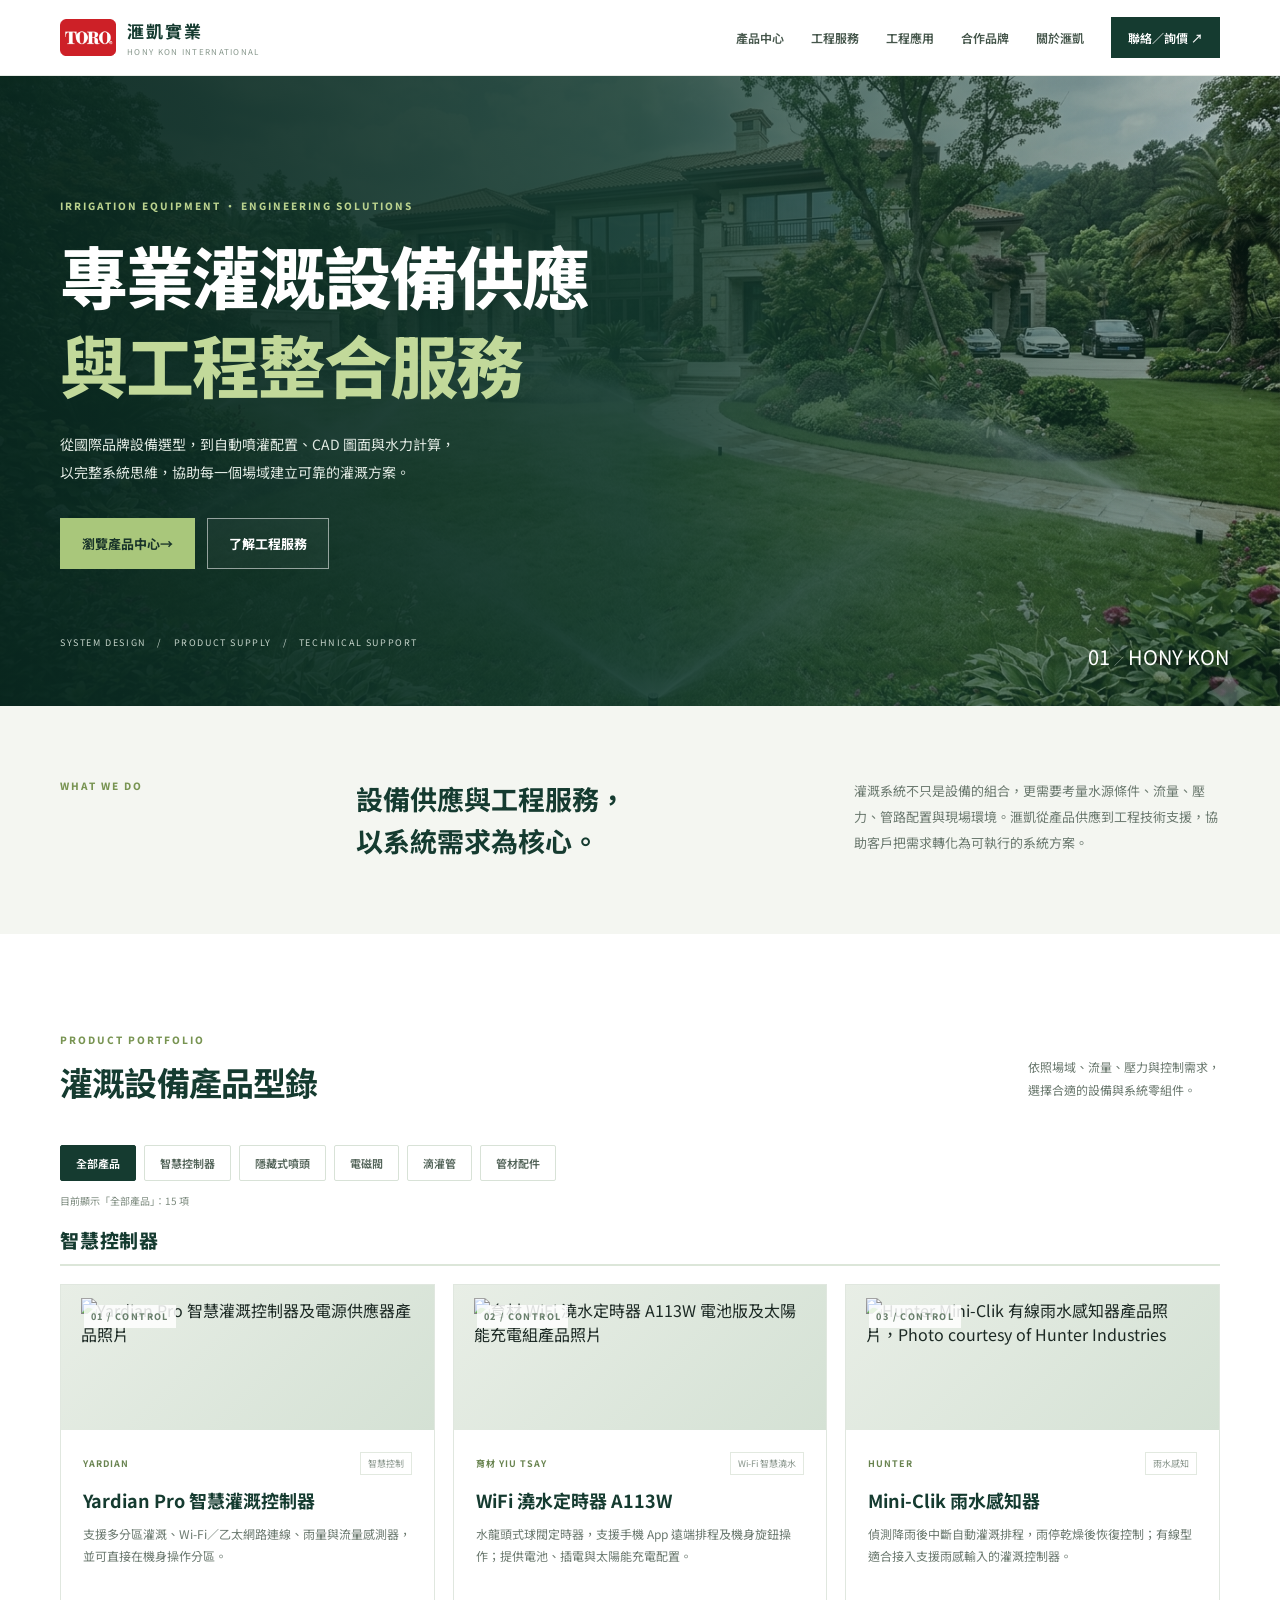
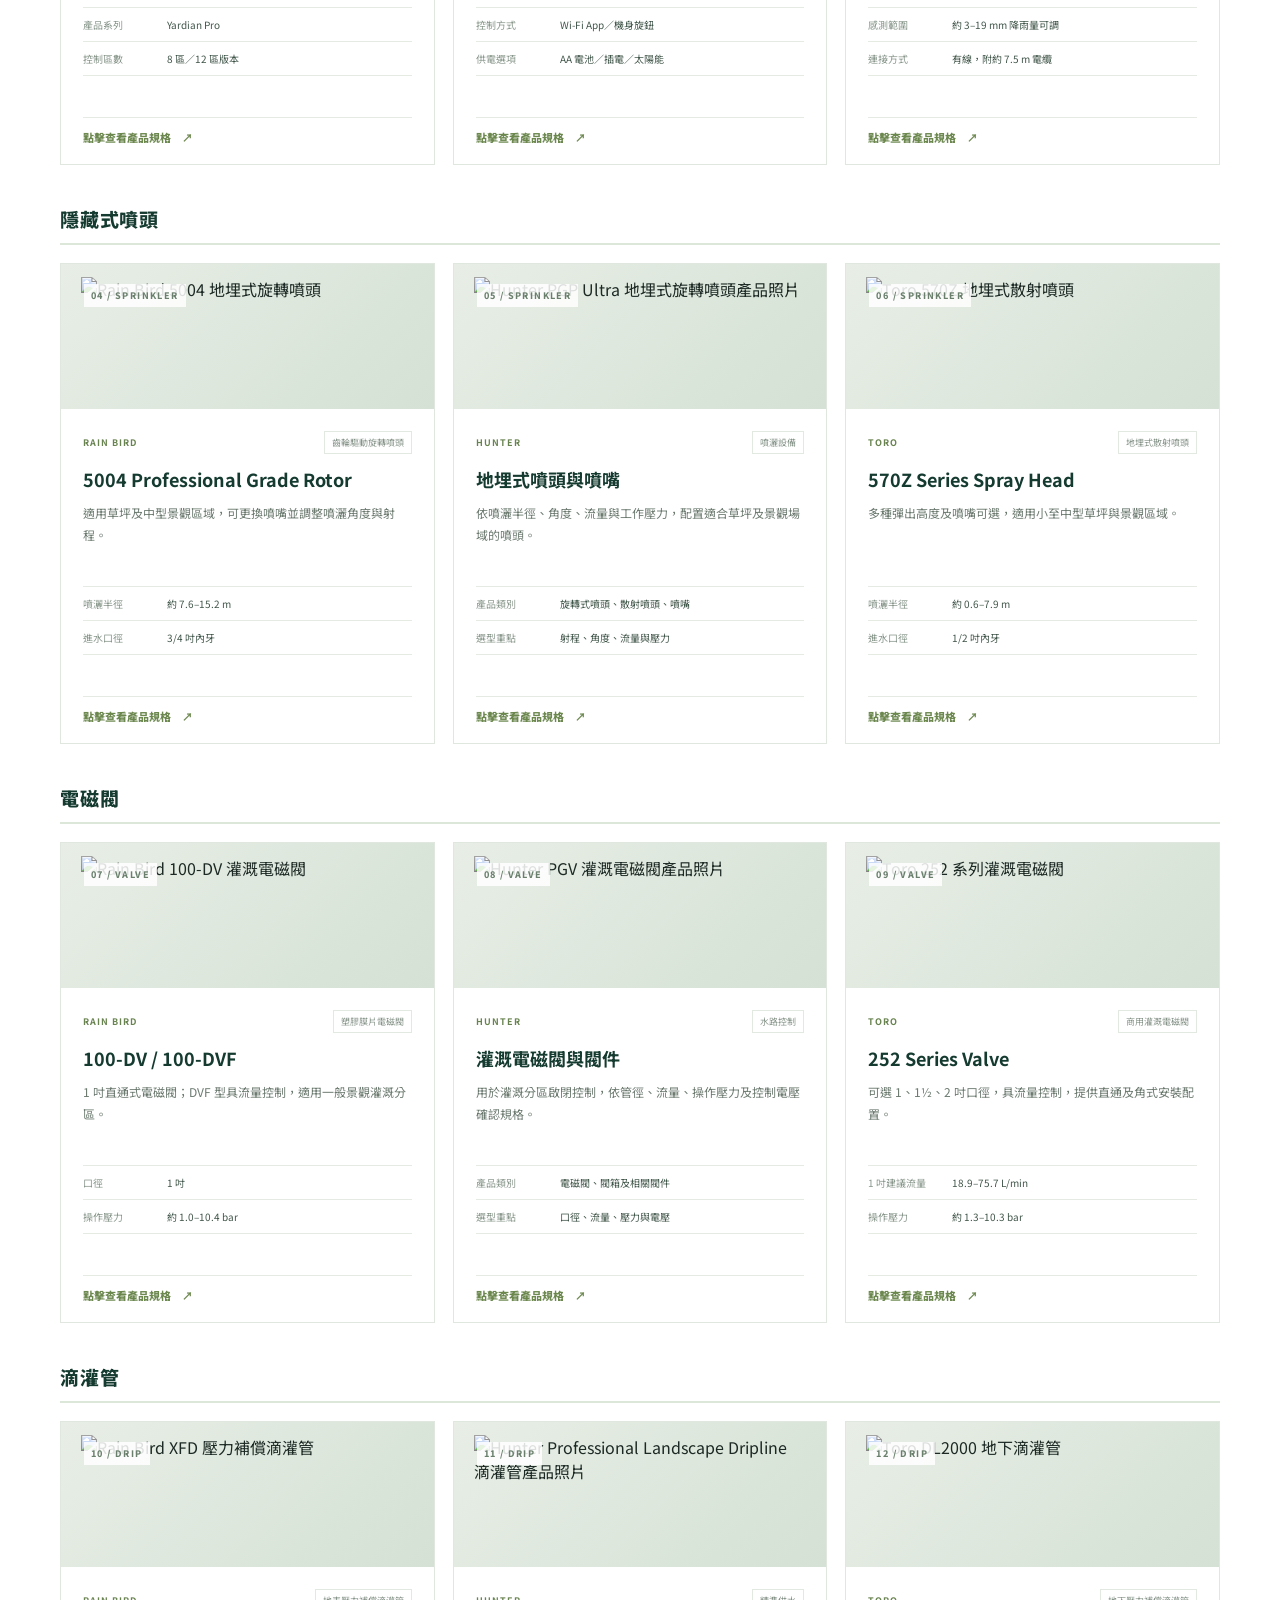
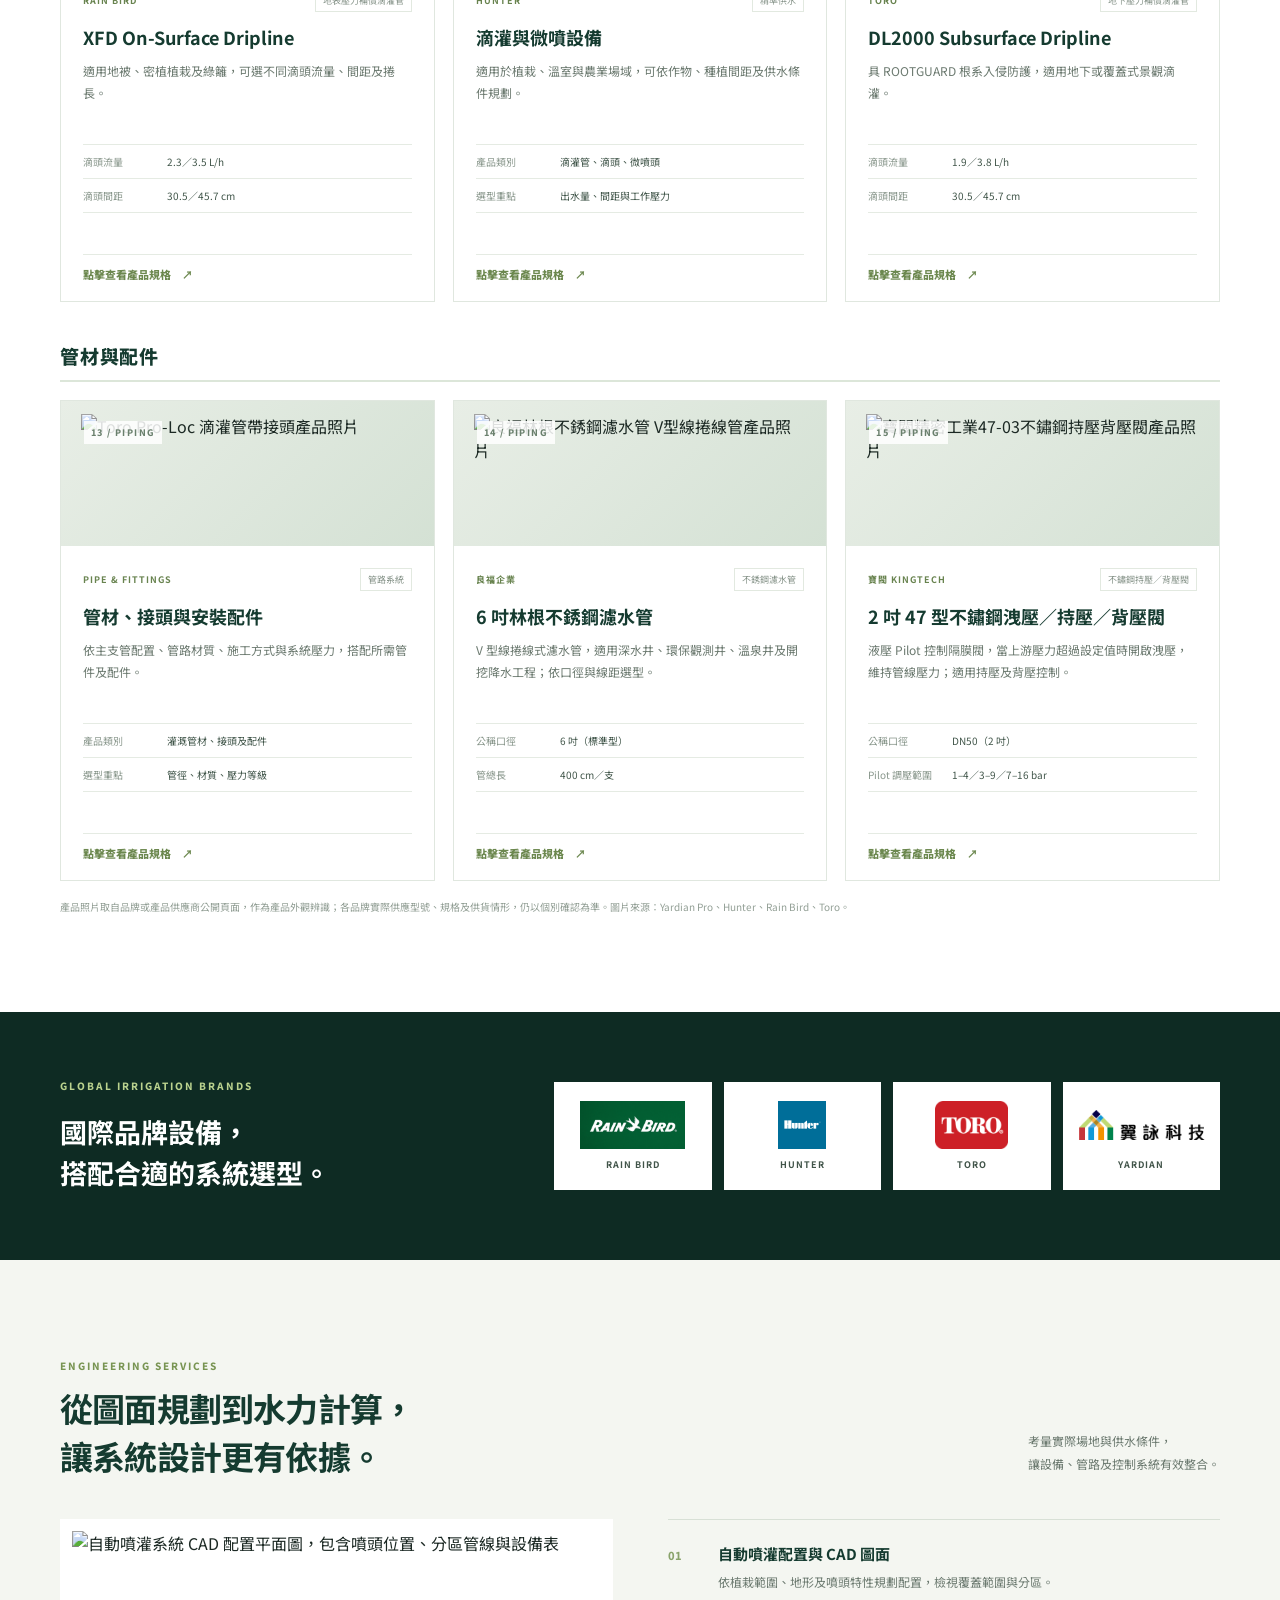
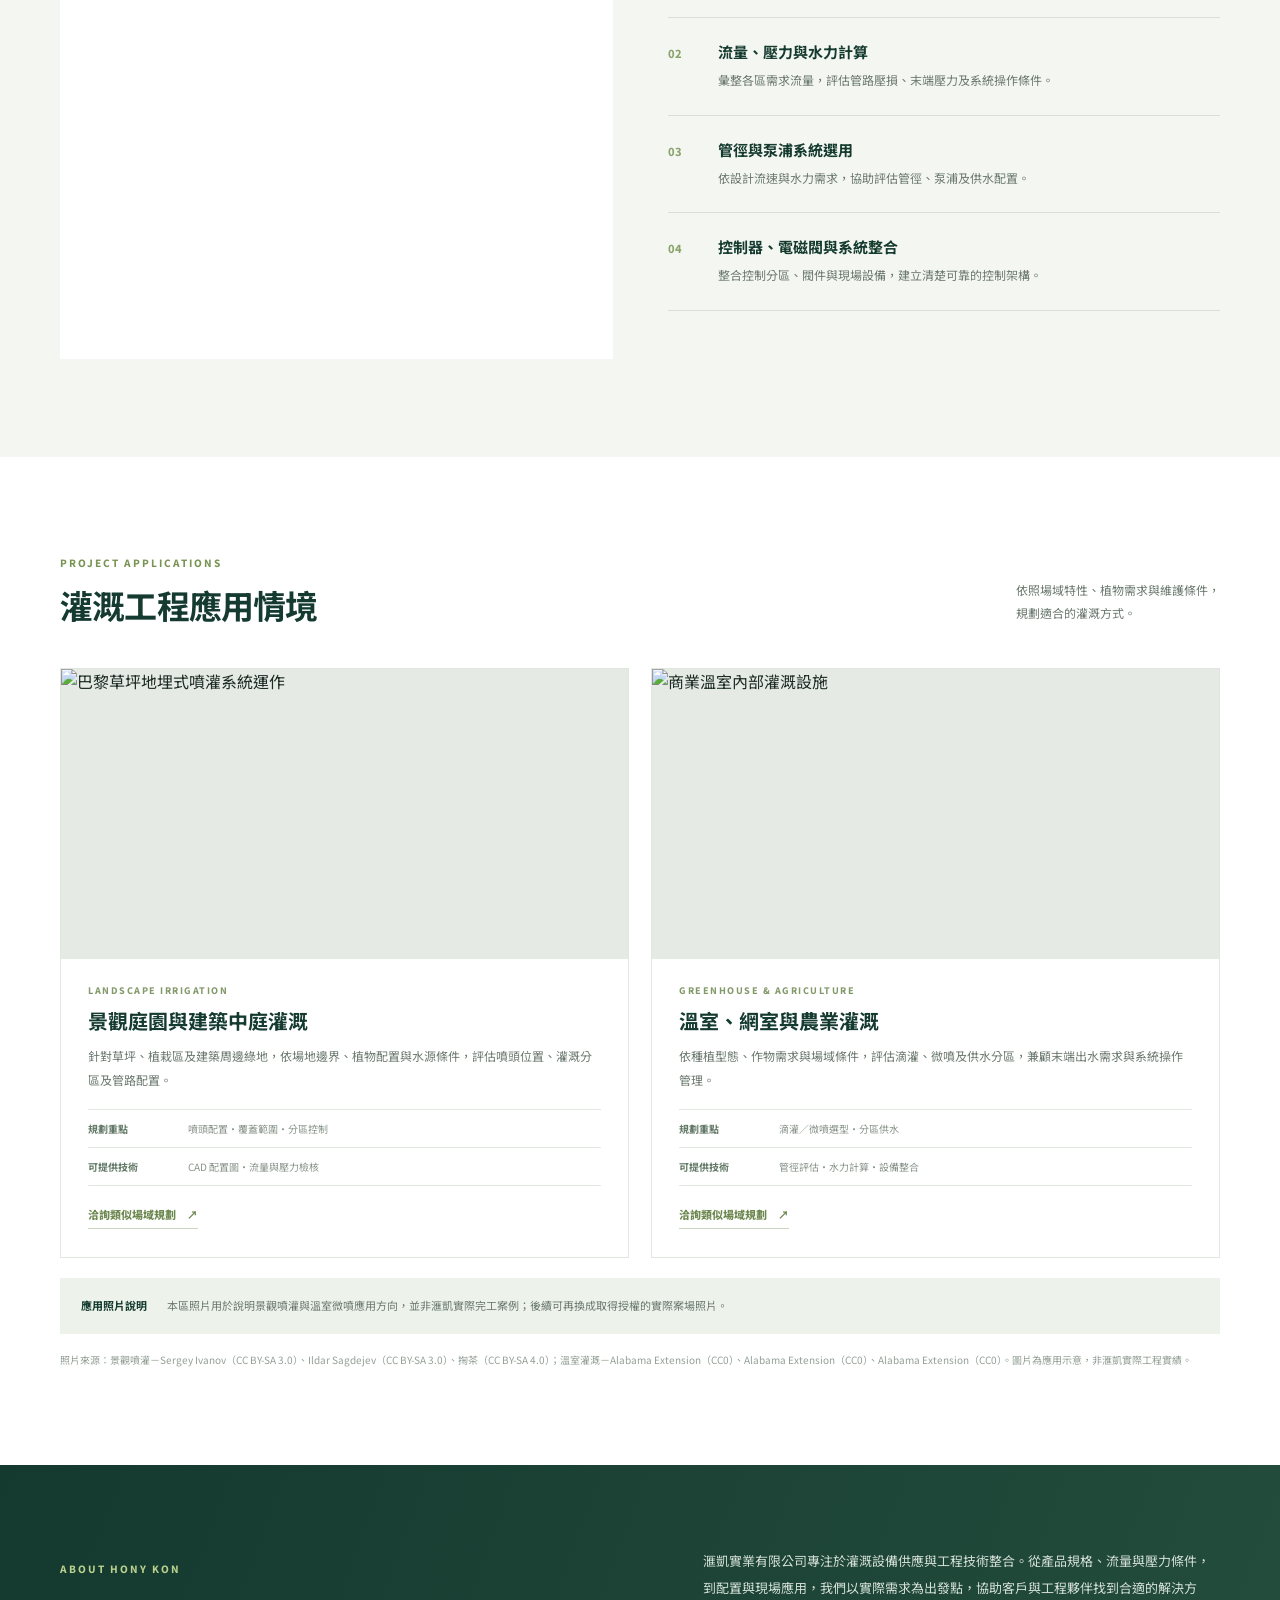
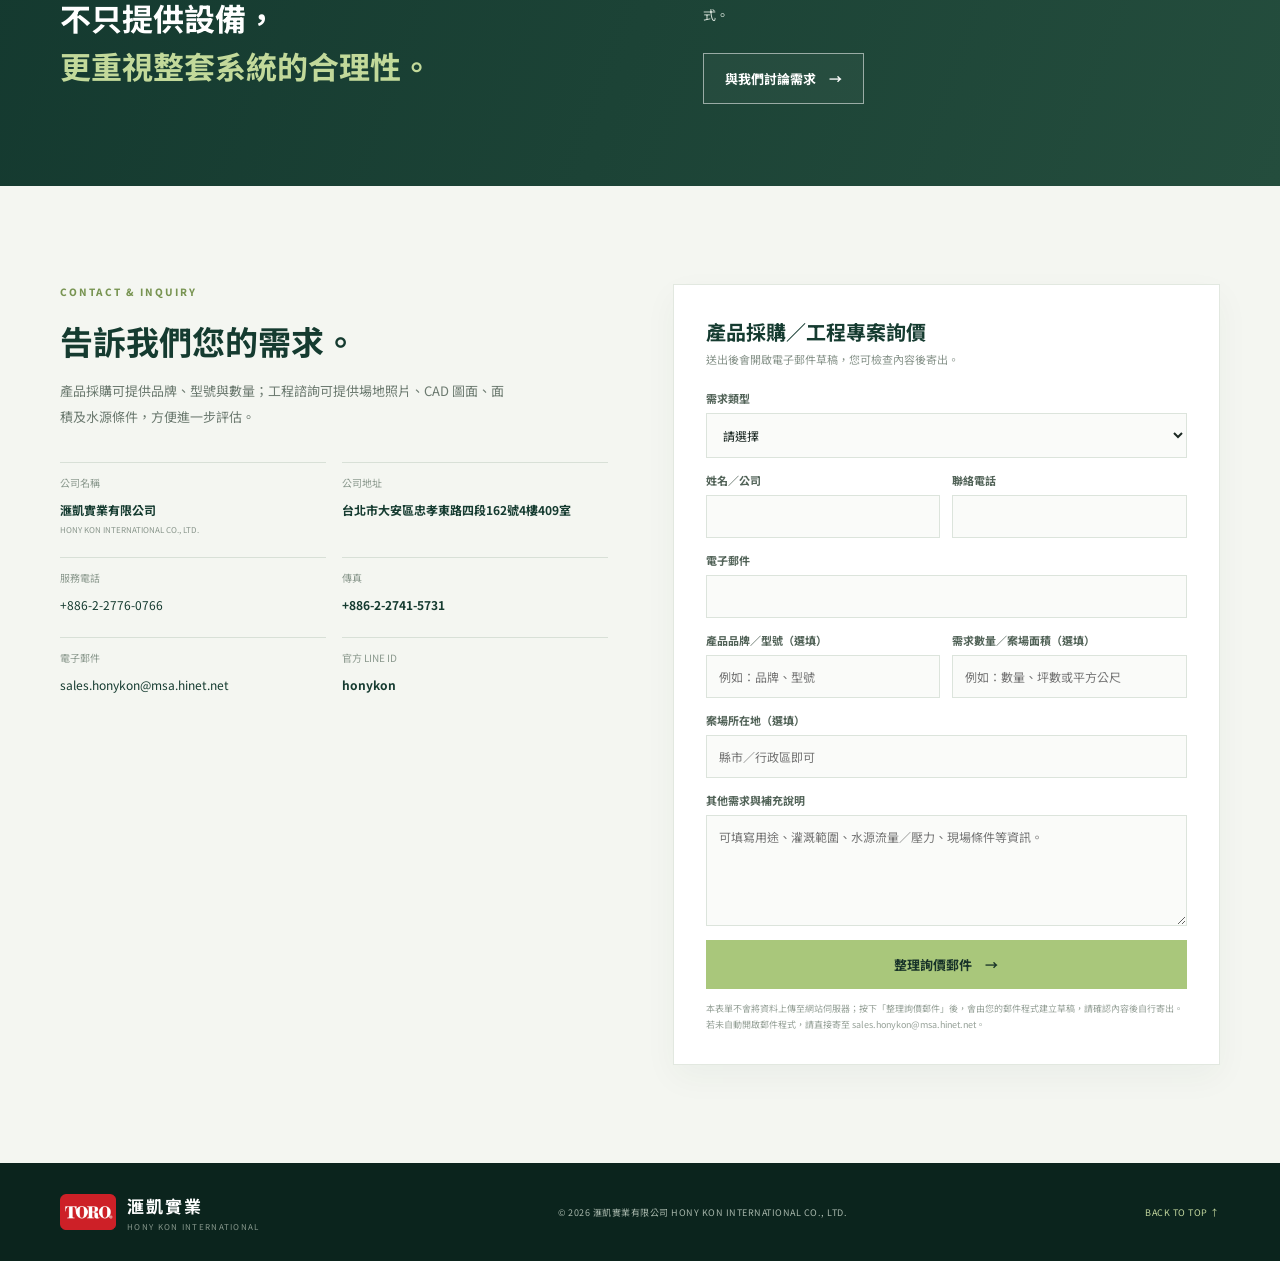
==== original-site/index.html @ 8f46c1e4 "加入原始版網站 original-site（來自 honykon-site-main.zip） 未更動 main 上既有的 index.html、v1、v2；原始版放在 original-site/ " ====
<!doctype html>
<html lang="zh-Hant">
<head>
<meta charset="utf-8"><meta name="viewport" content="width=device-width,initial-scale=1">
<title>滙凱實業 HONY KON｜專業灌溉設備供應與工程整合</title>
<meta name="description" content="滙凱實業提供 Yardian、Hunter、Rain Bird、Toro 灌溉設備供應，以及自動噴灌配置、CAD 圖面、水力計算與工程整合服務。">
<meta property="og:type" content="website">
<meta property="og:locale" content="zh_TW">
<meta property="og:site_name" content="滙凱實業 HONY KON">
<meta property="og:title" content="滙凱實業 HONY KON｜專業灌溉設備供應與工程整合">
<meta property="og:description" content="國際灌溉設備供應、自動噴灌配置、CAD 圖面與水力計算整合服務。">
<link rel="canonical" href="https://www.honykon.com.tw/">
  <meta property="og:url" content="https://www.honykon.com.tw/">
<meta name="twitter:card" content="summary">
<script type="application/ld+json">
{
  "@context": "https://schema.org",
  "@type": "Organization",
  "name": "滙凱實業有限公司",
  "alternateName": "HONY KON INTERNATIONAL CO., LTD.",
  "url": "https://www.honykon.com.tw/",
  "email": "sales.honykon@msa.hinet.net",
  "telephone": "+886-2-2776-0766",
  "address": {
    "@type": "PostalAddress",
    "streetAddress": "忠孝東路四段162號4樓409室",
    "addressLocality": "大安區",
    "addressRegion": "台北市",
    "addressCountry": "TW"
  }
}
</script>
<meta name="theme-color" content="#153b30">
<link rel="preconnect" href="https://fonts.googleapis.com"><link rel="preconnect" href="https://fonts.gstatic.com" crossorigin>
<link href="https://fonts.googleapis.com/css2?family=Noto+Sans+TC:wght@400;500;600;700;800;900&display=swap" rel="stylesheet"><link rel="stylesheet" href="styles.css">
</head>
<body>
<header class="header"><div class="wrap nav"><a class="logo" href="#home"><img class="company-logo" src="./honykon_logo.png.png" alt="滙凱實業 HONY KON Logo"><span><b>滙凱實業</b><small>HONY KON INTERNATIONAL</small></span></a><button class="menu" aria-label="開啟選單" aria-expanded="false">☰</button><nav><a href="#products">產品中心</a><a href="#engineering">工程服務</a><a href="#projects">工程應用</a><a href="#brands">合作品牌</a><a href="#about">關於滙凱</a><a class="nav-cta" href="#contact">聯絡／詢價 ↗</a></nav></div></header>
<main id="home">
<section class="hero"><div class="hero-bg"></div><div class="hero-overlay"></div><div class="wrap hero-inner"><p class="eyebrow">IRRIGATION EQUIPMENT · ENGINEERING SOLUTIONS</p><h1>專業灌溉設備供應<br><em>與工程整合服務</em></h1><p class="hero-copy">從國際品牌設備選型，到自動噴灌配置、CAD 圖面與水力計算，<br class="wide">以完整系統思維，協助每一個場域建立可靠的灌溉方案。</p><div class="actions"><a class="btn primary" href="#products">瀏覽產品中心 <span>→</span></a><a class="btn ghost" href="#engineering">了解工程服務</a></div><div class="hero-foot">SYSTEM DESIGN　/　PRODUCT SUPPLY　/　TECHNICAL SUPPORT</div></div><div class="hero-no">01 <span>／</span> HONY KON</div></section>
<section class="intro"><div class="wrap intro-grid"><p class="eyebrow">WHAT WE DO</p><h2>設備供應與工程服務，<br>以系統需求為核心。</h2><p>灌溉系統不只是設備的組合，更需要考量水源條件、流量、壓力、管路配置與現場環境。滙凱從產品供應到工程技術支援，協助客戶把需求轉化為可執行的系統方案。</p></div></section>
<section class="section" id="products"><div class="wrap"><div class="heading"><div><p class="eyebrow">PRODUCT PORTFOLIO</p><h2>灌溉設備產品型錄</h2></div><p>依照場域、流量、壓力與控制需求，<br class="wide">選擇合適的設備與系統零組件。</p></div><div class="catalog-toolbar" role="group" aria-label="產品分類篩選">
<button class="filter-btn active" data-filter="all" type="button" aria-pressed="true">全部產品</button>
<button class="filter-btn" data-filter="control" type="button" aria-pressed="false">智慧控制器</button>
<button class="filter-btn" data-filter="sprinkler" type="button" aria-pressed="false">隱藏式噴頭</button>
<button class="filter-btn" data-filter="valve" type="button" aria-pressed="false">電磁閥</button>
<button class="filter-btn" data-filter="drip" type="button" aria-pressed="false">滴灌管</button>
<button class="filter-btn" data-filter="piping" type="button" aria-pressed="false">管材配件</button>
</div>
<p class="catalog-status" id="catalog-status" aria-live="polite">顯示全部產品分類</p>
<div class="catalog-grid">
<article class="catalog-card" data-category="control" data-product="control" tabindex="0" role="button" aria-haspopup="dialog" aria-label="查看Yardian Pro 智慧灌溉控制器規格"><div class="catalog-top"><span>01 / CONTROL</span><img class="catalog-photo" src="https://www.yardian.com/wp-content/uploads/2024/10/content-yardianpro-overview2.webp" alt="Yardian Pro 智慧灌溉控制器及電源供應器產品照片" loading="lazy"></div><div class="catalog-body"><div class="catalog-tags"><b>YARDIAN</b><small>智慧控制</small></div><h3>Yardian Pro 智慧灌溉控制器</h3><p>支援多分區灌溉、Wi-Fi／乙太網路連線、雨量與流量感測器，並可直接在機身操作分區。</p><dl><div><dt>產品系列</dt><dd>Yardian Pro</dd></div><div><dt>控制區數</dt><dd>8 區／12 區版本</dd></div></dl></div></article>
<article class="catalog-card" data-category="control" data-product="yiu_a113w" tabindex="0" role="button" aria-haspopup="dialog" aria-label="查看育材 WiFi 澆水定時器 A113W 規格"><div class="catalog-top"><span>02 / CONTROL</span><img class="catalog-photo" src="https://www.yiu.com.tw/pic/products/14c0bac9-687b-11ec-b05f-d094665befc6/ckeditor/1780896450.jpg" alt="育材 WiFi 澆水定時器 A113W 電池版及太陽能充電組產品照片" loading="lazy"></div><div class="catalog-body"><div class="catalog-tags"><b>育材 YIU TSAY</b><small>Wi-Fi 智慧澆水</small></div><h3>WiFi 澆水定時器 A113W</h3><p>水龍頭式球閥定時器，支援手機 App 遠端排程及機身旋鈕操作；提供電池、插電與太陽能充電配置。</p><dl><div><dt>控制方式</dt><dd>Wi-Fi App／機身旋鈕</dd></div><div><dt>供電選項</dt><dd>AA 電池／插電／太陽能</dd></div></dl></div></article>
<article class="catalog-card" data-category="control" data-product="hunter_miniclik" tabindex="0" role="button" aria-haspopup="dialog" aria-label="查看Hunter Mini-Clik雨水感知器規格"><div class="catalog-top"><span>03 / CONTROL</span><img class="catalog-photo" src="https://www.hunterirrigation.com/sites/default/files/styles/wide/public/image_library/mini-clik_001_rt.jpg?itok=NZGBOddJ" alt="Hunter Mini-Clik 有線雨水感知器產品照片，Photo courtesy of Hunter Industries" loading="lazy"></div><div class="catalog-body"><div class="catalog-tags"><b>HUNTER</b><small>雨水感知</small></div><h3>Mini-Clik 雨水感知器</h3><p>偵測降雨後中斷自動灌溉排程，雨停乾燥後恢復控制；有線型適合接入支援雨感輸入的灌溉控制器。</p><dl><div><dt>感測範圍</dt><dd>約 3–19 mm 降雨量可調</dd></div><div><dt>連接方式</dt><dd>有線，附約 7.5 m 電纜</dd></div></dl></div></article>
<article class="catalog-card" data-category="sprinkler" data-product="sprinkler" tabindex="0" role="button" aria-haspopup="dialog" aria-label="查看Hunter PGP Ultra 旋轉噴頭規格"><div class="catalog-top"><span>02 / SPRINKLER</span><img class="catalog-photo" src="https://siterec.hunterindustries.com/img/pgp_ultra.jpg" alt="Hunter PGP Ultra 地埋式旋轉噴頭產品照片" loading="lazy"></div><div class="catalog-body"><div class="catalog-tags"><b>HUNTER</b><small>噴灑設備</small></div><h3>地埋式噴頭與噴嘴</h3><p>依噴灑半徑、角度、流量與工作壓力，配置適合草坪及景觀場域的噴頭。</p><dl><div><dt>產品類別</dt><dd>旋轉式噴頭、散射噴頭、噴嘴</dd></div><div><dt>選型重點</dt><dd>射程、角度、流量與壓力</dd></div></dl></div></article>
<article class="catalog-card" data-category="valve" data-product="valve" tabindex="0" role="button" aria-haspopup="dialog" aria-label="查看Hunter PGV 電磁閥規格"><div class="catalog-top"><span>03 / VALVE</span><img class="catalog-photo" src="https://siterec.hunterindustries.com/img/pgv.jpg" alt="Hunter PGV 灌溉電磁閥產品照片" loading="lazy"></div><div class="catalog-body"><div class="catalog-tags"><b>HUNTER</b><small>水路控制</small></div><h3>灌溉電磁閥與閥件</h3><p>用於灌溉分區啟閉控制，依管徑、流量、操作壓力及控制電壓確認規格。</p><dl><div><dt>產品類別</dt><dd>電磁閥、閥箱及相關閥件</dd></div><div><dt>選型重點</dt><dd>口徑、流量、壓力與電壓</dd></div></dl></div></article>
<article class="catalog-card" data-category="drip" data-product="drip" tabindex="0" role="button" aria-haspopup="dialog" aria-label="查看Hunter PLD 滴灌管規格"><div class="catalog-top"><span>04 / DRIP</span><img class="catalog-photo" src="https://siterec.hunterindustries.com/img/pld.jpg" alt="Hunter Professional Landscape Dripline 滴灌管產品照片" loading="lazy"></div><div class="catalog-body"><div class="catalog-tags"><b>HUNTER</b><small>精準供水</small></div><h3>滴灌與微噴設備</h3><p>適用於植栽、溫室與農業場域，可依作物、種植間距及供水條件規劃。</p><dl><div><dt>產品類別</dt><dd>滴灌管、滴頭、微噴頭</dd></div><div><dt>選型重點</dt><dd>出水量、間距與工作壓力</dd></div></dl></div></article>
<article class="catalog-card" data-category="piping" data-product="piping" tabindex="0" role="button" aria-haspopup="dialog" aria-label="查看Toro Pro-Loc FTC800 接頭規格"><div class="catalog-top"><span>05 / PIPING</span><img class="catalog-photo" src="https://cdn.thetorocompany.com/api/assetstorage/623_5a8b6f70-77f6-4e6c-b6cc-1e20847c1449/Large" alt="Toro Pro-Loc 滴灌管帶接頭產品照片" loading="lazy"></div><div class="catalog-body"><div class="catalog-tags"><b>PIPE & FITTINGS</b><small>管路系統</small></div><h3>管材、接頭與安裝配件</h3><p>依主支管配置、管路材質、施工方式與系統壓力，搭配所需管件及配件。</p><dl><div><dt>產品類別</dt><dd>灌溉管材、接頭及配件</dd></div><div><dt>選型重點</dt><dd>管徑、材質、壓力等級</dd></div></dl></div></article>
<article class="catalog-card" data-category="piping" data-product="lianfu_lingen_6in" tabindex="0" role="button" aria-haspopup="dialog" aria-label="查看良福6吋林根不銹鋼濾水管規格"><div class="catalog-top"><span>06 / PIPING</span><img class="catalog-photo" src="https://www.lianfu-tw.com/assets/img/20260810_image002.jpg" alt="良福林根不銹鋼濾水管 V型線捲線管產品照片" loading="lazy"></div><div class="catalog-body"><div class="catalog-tags"><b>良福企業</b><small>不銹鋼濾水管</small></div><h3>6 吋林根不銹鋼濾水管</h3><p>V 型線捲線式濾水管，適用深水井、環保觀測井、溫泉井及開挖降水工程；依口徑與線距選型。</p><dl><div><dt>公稱口徑</dt><dd>6 吋（標準型）</dd></div><div><dt>管總長</dt><dd>400 cm／支</dd></div></dl></div></article>
<article class="catalog-card" data-category="piping" data-product="kingtech_47_03_dn50" tabindex="0" role="button" aria-haspopup="dialog" aria-label="查看寶閥2吋不鏽鋼47型持壓背壓閥規格"><div class="catalog-top"><span>07 / PIPING</span><img class="catalog-photo" src="https://www.kingtech-sb.com/wp-content/uploads/2020/06/47-03-%E6%8C%81%E6%B4%A9%E8%83%8C%E5%A3%93%E9%96%A5.png" alt="寶閥精密工業47-03不鏽鋼持壓背壓閥產品照片" loading="lazy"></div><div class="catalog-body"><div class="catalog-tags"><b>寶閥 KINGTECH</b><small>不鏽鋼持壓／背壓閥</small></div><h3>2 吋 47 型不鏽鋼洩壓／持壓／背壓閥</h3><p>液壓 Pilot 控制隔膜閥，當上游壓力超過設定值時開啟洩壓，維持管線壓力；適用持壓及背壓控制。</p><dl><div><dt>公稱口徑</dt><dd>DN50（2 吋）</dd></div><div><dt>Pilot 調壓範圍</dt><dd>1–4／3–9／7–16 bar</dd></div></dl></div></article>
<article class="catalog-card" data-category="sprinkler" data-product="rainbird_sprinkler" tabindex="0" role="button" aria-haspopup="dialog" aria-label="查看Rain Bird 5004 旋轉噴頭規格"><div class="catalog-top"><span>06 / SPRINKLER</span><img class="catalog-photo" src="https://www.rainbird.com/sites/default/files/2018-02/5004.jpg" alt="Rain Bird 5004 地埋式旋轉噴頭" loading="lazy"></div><div class="catalog-body"><div class="catalog-tags"><b>RAIN BIRD</b><small>齒輪驅動旋轉噴頭</small></div><h3>5004 Professional Grade Rotor</h3><p>適用草坪及中型景觀區域，可更換噴嘴並調整噴灑角度與射程。</p><dl><div><dt>噴灑半徑</dt><dd>約 7.6–15.2 m</dd></div><div><dt>進水口徑</dt><dd>3/4 吋內牙</dd></div></dl></div></article>
<article class="catalog-card" data-category="sprinkler" data-product="toro_sprinkler" tabindex="0" role="button" aria-haspopup="dialog" aria-label="查看Toro 570Z 噴頭規格"><div class="catalog-top"><span>07 / SPRINKLER</span><img class="catalog-photo" src="https://cdn.thetorocompany.com/api/assetstorage/623_0404c6c6-9592-4aeb-9553-2c7a47d01dba/Large" alt="Toro 570Z 地埋式散射噴頭" loading="lazy"></div><div class="catalog-body"><div class="catalog-tags"><b>TORO</b><small>地埋式散射噴頭</small></div><h3>570Z Series Spray Head</h3><p>多種彈出高度及噴嘴可選，適用小至中型草坪與景觀區域。</p><dl><div><dt>噴灑半徑</dt><dd>約 0.6–7.9 m</dd></div><div><dt>進水口徑</dt><dd>1/2 吋內牙</dd></div></dl></div></article>
<article class="catalog-card" data-category="valve" data-product="rainbird_valve" tabindex="0" role="button" aria-haspopup="dialog" aria-label="查看Rain Bird 100-DV與100-DVF電磁閥規格"><div class="catalog-top"><span>08 / VALVE</span><img class="catalog-photo" src="https://www.rainbird.com/sites/default/files/2017-07/100-dv.jpg" alt="Rain Bird 100-DV 灌溉電磁閥" loading="lazy"></div><div class="catalog-body"><div class="catalog-tags"><b>RAIN BIRD</b><small>塑膠膜片電磁閥</small></div><h3>100-DV / 100-DVF</h3><p>1 吋直通式電磁閥；DVF 型具流量控制，適用一般景觀灌溉分區。</p><dl><div><dt>口徑</dt><dd>1 吋</dd></div><div><dt>操作壓力</dt><dd>約 1.0–10.4 bar</dd></div></dl></div></article>
<article class="catalog-card" data-category="valve" data-product="toro_valve" tabindex="0" role="button" aria-haspopup="dialog" aria-label="查看Toro 252系列電磁閥規格"><div class="catalog-top"><span>09 / VALVE</span><img class="catalog-photo" src="https://cdn.thetorocompany.com/api/assetstorage/623_75fabb86-f04a-4544-835a-711bd66d11c4/Large" alt="Toro 252 系列灌溉電磁閥" loading="lazy"></div><div class="catalog-body"><div class="catalog-tags"><b>TORO</b><small>商用灌溉電磁閥</small></div><h3>252 Series Valve</h3><p>可選 1、1½、2 吋口徑，具流量控制，提供直通及角式安裝配置。</p><dl><div><dt>1 吋建議流量</dt><dd>18.9–75.7 L/min</dd></div><div><dt>操作壓力</dt><dd>約 1.3–10.3 bar</dd></div></dl></div></article>
<article class="catalog-card" data-category="drip" data-product="rainbird_drip" tabindex="0" role="button" aria-haspopup="dialog" aria-label="查看Rain Bird XFD滴灌管規格"><div class="catalog-top"><span>10 / DRIP</span><img class="catalog-photo" src="https://www.rainbird.com/sites/default/files/styles/max_550x550/public/media/images/2022-04/xfd_dripline_-_purple_stripe.png?itok=SXFU2eDJ" alt="Rain Bird XFD 壓力補償滴灌管" loading="lazy"></div><div class="catalog-body"><div class="catalog-tags"><b>RAIN BIRD</b><small>地表壓力補償滴灌管</small></div><h3>XFD On-Surface Dripline</h3><p>適用地被、密植植栽及綠籬，可選不同滴頭流量、間距及捲長。</p><dl><div><dt>滴頭流量</dt><dd>2.3／3.5 L/h</dd></div><div><dt>滴頭間距</dt><dd>30.5／45.7 cm</dd></div></dl></div></article>
<article class="catalog-card" data-category="drip" data-product="toro_drip" tabindex="0" role="button" aria-haspopup="dialog" aria-label="查看Toro DL2000滴灌管規格"><div class="catalog-top"><span>11 / DRIP</span><img class="catalog-photo" src="https://cdn.thetorocompany.com/api/assetstorage/623_bb957d19-6645-4e32-bf52-42195351e2d7/Large" alt="Toro DL2000 地下滴灌管" loading="lazy"></div><div class="catalog-body"><div class="catalog-tags"><b>TORO</b><small>地下壓力補償滴灌管</small></div><h3>DL2000 Subsurface Dripline</h3><p>具 ROOTGUARD 根系入侵防護，適用地下或覆蓋式景觀滴灌。</p><dl><div><dt>滴頭流量</dt><dd>1.9／3.8 L/h</dd></div><div><dt>滴頭間距</dt><dd>30.5／45.7 cm</dd></div></dl></div></article>
</div><p class="fine">產品照片取自品牌或產品供應商公開頁面，作為產品外觀辨識；各品牌實際供應型號、規格及供貨情形，仍以個別確認為準。圖片來源：<a href="https://www.yardian.com/products/yardian-pro-smart-sprinkler-controller/" target="_blank" rel="noopener">Yardian Pro</a>、<a href="https://www.hunterindustries.com/" target="_blank" rel="noopener">Hunter</a>、<a href="https://www.rainbird.com/" target="_blank" rel="noopener">Rain Bird</a>、<a href="https://www.toro.com/" target="_blank" rel="noopener">Toro</a>。</p></div></section>
<section class="brands" id="brands"><div class="wrap brands-grid"><div><p class="eyebrow">GLOBAL IRRIGATION BRANDS</p><h2>國際品牌設備，<br>搭配合適的系統選型。</h2></div><div class="brand-list"><div><img src="./rainbird_logo.png" alt="Rain Bird"><b>RAIN BIRD</b></div><div><img src="./hunter_logo.png" alt="Hunter"><b>HUNTER</b></div><div><img src="./toro_logo.png" alt="Toro"><b>TORO</b></div><div><img src="./yardian_logo.png" alt="Yardian"><b>YARDIAN</b></div></div></div></section>
<section class="section engineering" id="engineering"><div class="wrap"><div class="heading"><div><p class="eyebrow">ENGINEERING SERVICES</p><h2>從圖面規劃到水力計算，<br>讓系統設計更有依據。</h2></div><p>考量實際場地與供水條件，<br class="wide">讓設備、管路及控制系統有效整合。</p></div><div class="eng-grid"><div class="eng-image"><img src="https://images.vfl.ru/ii/1605701667/604ec8e7/32347833.jpg" alt="自動噴灌系統 CAD 配置平面圖，包含噴頭位置、分區管線與設備表" loading="lazy"></div><div class="services">
<article><i>01</i><div><h3>自動噴灌配置與 CAD 圖面</h3><p>依植栽範圍、地形及噴頭特性規劃配置，檢視覆蓋範圍與分區。</p></div></article>
<article><i>02</i><div><h3>流量、壓力與水力計算</h3><p>彙整各區需求流量，評估管路壓損、末端壓力及系統操作條件。</p></div></article>
<article><i>03</i><div><h3>管徑與泵浦系統選用</h3><p>依設計流速與水力需求，協助評估管徑、泵浦及供水配置。</p></div></article>
<article><i>04</i><div><h3>控制器、電磁閥與系統整合</h3><p>整合控制分區、閥件與現場設備，建立清楚可靠的控制架構。</p></div></article>
</div></div></div></section>
<section class="section projects" id="projects"><div class="wrap"><div class="heading"><div><p class="eyebrow">PROJECT APPLICATIONS</p><h2>灌溉工程應用情境</h2></div><p>依照場域特性、植物需求與維護條件，<br class="wide">規劃適合的灌溉方式。</p></div><div class="portfolio-grid">
<article class="portfolio-card"><div class="portfolio-image" data-carousel="landscape">
<img src="https://commons.wikimedia.org/wiki/Special:FilePath/Irrigation_sprinkler_at_a_Parisian_lawn.jpg?width=1600" alt="巴黎草坪地埋式噴灌系統運作" loading="eager">
<img src="https://commons.wikimedia.org/wiki/Special:FilePath/2003-09-28_Lawn_sprinklers_at_NCSSM.jpg?width=1600" alt="校園草坪多組噴灌設備運作" loading="lazy">
<img src="https://commons.wikimedia.org/wiki/Special:FilePath/Irrigation_sprinkler_in_Noshiro_City.jpg?width=1600" alt="日本農村草地噴灌設備" loading="lazy">
</div><div class="portfolio-content"><div class="portfolio-kicker">LANDSCAPE IRRIGATION</div><h3>景觀庭園與建築中庭灌溉</h3><p>針對草坪、植栽區及建築周邊綠地，依場地邊界、植物配置與水源條件，評估噴頭位置、灌溉分區及管路配置。</p><div class="portfolio-details"><div><b>規劃重點</b><span>噴頭配置・覆蓋範圍・分區控制</span></div><div><b>可提供技術</b><span>CAD 配置圖・流量與壓力檢核</span></div></div><a href="#contact" data-inquiry="景觀庭園與建築中庭灌溉工程">洽詢類似場域規劃　↗</a></div></article>
<article class="portfolio-card"><div class="portfolio-image" data-carousel="greenhouse">
<img src="https://commons.wikimedia.org/wiki/Special:FilePath/Irrigation_in_a_Greenhouse.jpg?width=1600" alt="商業溫室內部灌溉設施" loading="eager">
<img src="https://commons.wikimedia.org/wiki/Special:FilePath/Irrigation_in_a_Greenhouse_-_49244305942.jpg?width=1600" alt="溫室作物灌溉配置" loading="lazy">
<img src="https://commons.wikimedia.org/wiki/Special:FilePath/Irrigation_in_a_Greenhouse_-_49244090796.jpg?width=1600" alt="溫室內部灌溉與栽培環境" loading="lazy">
</div><div class="portfolio-content"><div class="portfolio-kicker">GREENHOUSE & AGRICULTURE</div><h3>溫室、網室與農業灌溉</h3><p>依種植型態、作物需求與場域條件，評估滴灌、微噴及供水分區，兼顧末端出水需求與系統操作管理。</p><div class="portfolio-details"><div><b>規劃重點</b><span>滴灌／微噴選型・分區供水</span></div><div><b>可提供技術</b><span>管徑評估・水力計算・設備整合</span></div></div><a href="#contact" data-inquiry="溫室、網室與農業灌溉工程">洽詢類似場域規劃　↗</a></div></article>
</div>
<div class="portfolio-note"><b>應用照片說明</b><span>本區照片用於說明景觀噴灌與溫室微噴應用方向，並非滙凱實際完工案例；後續可再換成取得授權的實際案場照片。</span></div><p class="fine">照片來源：景觀噴灌－<a href="https://commons.wikimedia.org/wiki/File:Irrigation_sprinkler_at_a_Parisian_lawn.jpg" target="_blank" rel="noopener">Sergey Ivanov（CC BY-SA 3.0）</a>、<a href="https://commons.wikimedia.org/wiki/File:2003-09-28_Lawn_sprinklers_at_NCSSM.jpg" target="_blank" rel="noopener">Ildar Sagdejev（CC BY-SA 3.0）</a>、<a href="https://commons.wikimedia.org/wiki/File:Irrigation_sprinkler_in_Noshiro_City.jpg" target="_blank" rel="noopener">掬茶（CC BY-SA 4.0）</a>；溫室灌溉－<a href="https://commons.wikimedia.org/wiki/File:Irrigation_in_a_Greenhouse.jpg" target="_blank" rel="noopener">Alabama Extension（CC0）</a>、<a href="https://commons.wikimedia.org/wiki/File:Irrigation_in_a_Greenhouse_-_49244305942.jpg" target="_blank" rel="noopener">Alabama Extension（CC0）</a>、<a href="https://commons.wikimedia.org/wiki/File:Irrigation_in_a_Greenhouse_-_49244090796.jpg" target="_blank" rel="noopener">Alabama Extension（CC0）</a>。圖片為應用示意，非滙凱實際工程實績。</p></div></section>
<section class="about" id="about"><div class="wrap about-grid"><div><p class="eyebrow">ABOUT HONY KON</p><h2>不只提供設備，<br><em>更重視整套系統的合理性。</em></h2></div><div><p>滙凱實業有限公司專注於灌溉設備供應與工程技術整合。從產品規格、流量與壓力條件，到配置與現場應用，我們以實際需求為出發點，協助客戶與工程夥伴找到合適的解決方式。</p><a class="btn ghost" href="#contact">與我們討論需求　→</a></div></div></section>
<section class="section contact" id="contact"><div class="wrap contact-grid"><div><p class="eyebrow">CONTACT & INQUIRY</p><h2>告訴我們您的需求。</h2><p class="contact-lead">產品採購可提供品牌、型號與數量；工程諮詢可提供場地照片、CAD 圖面、面積及水源條件，方便進一步評估。</p><div class="details"><div><small>公司名稱</small><b>滙凱實業有限公司</b><span>HONY KON INTERNATIONAL CO., LTD.</span></div><div><small>公司地址</small><b>台北市大安區忠孝東路四段162號4樓409室</b></div><div><small>服務電話</small><a href="tel:+886227760766">+886-2-2776-0766</a></div><div><small>傳真</small><b>+886-2-2741-5731</b></div><div><small>電子郵件</small><a href="mailto:sales.honykon@msa.hinet.net">sales.honykon@msa.hinet.net</a></div><div><small>官方 LINE ID</small><b>honykon</b></div></div></div>
<form id="inquiry"><h3>產品採購／工程專案詢價</h3><p>送出後會開啟電子郵件草稿，您可檢查內容後寄出。</p><label>需求類型<select name="需求類型" required><option value="">請選擇</option><option>產品採購／規格詢價</option><option>灌溉工程／系統規劃</option><option>技術問題／其他</option></select></label><div class="form-row"><label>姓名／公司<input name="姓名或公司" required></label><label>聯絡電話<input name="聯絡電話" type="tel" required></label></div><label>電子郵件<input name="電子郵件" type="email"></label><div class="form-row"><label>產品品牌／型號（選填）<input name="產品品牌或型號" placeholder="例如：品牌、型號"></label><label>需求數量／案場面積（選填）<input name="數量或面積" placeholder="例如：數量、坪數或平方公尺"></label></div><label>案場所在地（選填）<input name="案場所在地" placeholder="縣市／行政區即可"></label><label>其他需求與補充說明<textarea name="需求內容" rows="5" placeholder="可填寫用途、灌溉範圍、水源流量／壓力、現場條件等資訊。"></textarea></label><button class="btn primary" type="submit">整理詢價郵件　→</button><small class="form-note">本表單不會將資料上傳至網站伺服器；按下「整理詢價郵件」後，會由您的郵件程式建立草稿，請確認內容後自行寄出。若未自動開啟郵件程式，請直接寄至 <a href="mailto:sales.honykon@msa.hinet.net">sales.honykon@msa.hinet.net</a>。</small></form></div></section>
<div class="product-modal" id="product-modal" hidden>
 <div class="product-modal-backdrop" data-modal-close></div>
 <section class="product-dialog" role="dialog" aria-modal="true" aria-labelledby="product-modal-title">
  <button class="product-modal-close" type="button" aria-label="關閉產品規格" data-modal-close>×</button>
  <div class="product-dialog-content" id="product-dialog-content"></div>
 </section>
</div>
</main><footer><div class="wrap footer"><a class="logo footer-logo" href="#home"><img class="company-logo footer-company-logo" src="./honykon_logo.png.png" alt="滙凱實業 HONY KON Logo"><span><b>滙凱實業</b><small>HONY KON INTERNATIONAL</small></span></a><p>© 2026 滙凱實業有限公司 HONY KON INTERNATIONAL CO., LTD.</p><a href="#home">BACK TO TOP ↑</a></div></footer><script src="script.js"></script></body></html>
---- original-site/styles.css ----
:root{--forest:#153b30;--deep:#0e2b23;--leaf:#a9c77b;--ink:#1c2924;--muted:#6c7a70;--line:#e0e7df;--paper:#f4f6f1}*{box-sizing:border-box}html{scroll-behavior:smooth;scroll-padding-top:82px}body{margin:0;font-family:"Noto Sans TC",sans-serif;color:var(--ink)}a{color:inherit;text-decoration:none}.wrap{width:min(1160px,calc(100% - 48px));margin:auto}.header{height:76px;position:sticky;top:0;z-index:20;background:#fffffff2;backdrop-filter:blur(12px);border-bottom:1px solid #e8ece7}.nav{height:100%;display:flex;align-items:center;justify-content:space-between}.logo{display:flex;align-items:center;gap:11px;color:var(--forest)}.company-logo{width:56px;height:48px;object-fit:contain;display:block;flex:0 0 auto}.logo b{display:block;letter-spacing:2px;font-size:17px}.logo small{display:block;color:#87978c;font-size:8px;letter-spacing:1.3px;margin-top:3px}.nav nav{display:flex;align-items:center;gap:27px;font-size:12px;font-weight:600;color:#45564b}.nav nav>a:hover{color:#7a984f}.nav-cta{background:var(--forest);color:white!important;padding:12px 17px}.menu{display:none;border:0;background:none;font-size:25px;color:var(--forest)}.hero{min-height:630px;position:relative;display:flex;align-items:center;background:var(--deep);color:white;overflow:hidden}.hero-bg{position:absolute;inset:0;background:url("./case1.png") center 45%/cover;filter:saturate(.7)}.hero-overlay{position:absolute;inset:0;background:linear-gradient(90deg,#09271ff2 0%,#12392edb 50%,#143c2d40 100%),linear-gradient(0deg,#09271f55,transparent)}.hero-inner{position:relative;padding:100px 0 115px}.eyebrow{margin:0 0 18px;color:#789452;font-size:10px;font-weight:800;letter-spacing:2px}.hero .eyebrow,.brands .eyebrow,.about .eyebrow{color:#bad28e}.hero h1{font-size:clamp(42px,6vw,68px);line-height:1.3;letter-spacing:-2px;margin:0 0 22px;font-weight:800}.hero h1 em,.about em{font-style:normal;color:#c2d99a}.hero-copy{font-size:14px;line-height:2;color:#e1eae3;margin:0 0 32px}.actions{display:flex;gap:12px}.btn{display:inline-flex;align-items:center;justify-content:center;padding:15px 21px;font:700 13px "Noto Sans TC",sans-serif;border:1px solid transparent;cursor:pointer;transition:.2s}.primary{background:var(--leaf);color:#183329}.primary:hover{background:#c4dc9d;transform:translateY(-2px)}.ghost{border-color:#ffffff88;color:#fff;background:#ffffff09}.ghost:hover{background:#ffffff20}.hero-foot{position:absolute;bottom:35px;font-size:9px;letter-spacing:1.6px;color:#c5d4ca}.hero-no{position:absolute;right:4%;bottom:35px;font-size:20px;color:white}.hero-no span{font-size:10px;color:#aab8ad}.intro{padding:72px 0;background:var(--paper)}.intro-grid{display:grid;grid-template-columns:.7fr 1.25fr 1fr;gap:40px;align-items:start}.intro-grid h2{font-size:27px;line-height:1.55;color:var(--forest);margin:0}.intro-grid>p:last-child{font-size:13px;line-height:2;color:var(--muted);margin:0}.section{padding:98px 0}.heading{display:flex;align-items:end;justify-content:space-between;gap:30px;margin-bottom:38px}.heading h2{font-size:33px;line-height:1.45;color:var(--forest);margin:0;letter-spacing:-.8px}.heading .eyebrow{margin-bottom:12px}.heading>p{font-size:12px;line-height:1.9;color:var(--muted);margin:0 0 5px}.products{display:grid;grid-template-columns:repeat(3,1fr);gap:18px}.product{border:1px solid var(--line);transition:.25s;background:white}.product:hover{transform:translateY(-5px);box-shadow:0 15px 32px #193d2d12}.visual{height:180px;position:relative;display:grid;place-items:center;overflow:hidden}.visual>span{position:absolute;top:16px;left:17px;font-size:8px;letter-spacing:1.5px;font-weight:800;color:#52675a}.visual>b{font-size:82px;color:#63816d;font-weight:400}.control{background:linear-gradient(135deg,#dfe9dc,#a9c3ad)}.control>b{font-size:110px;transform:rotate(90deg)}.sprinkler{background:radial-gradient(circle,#edf4ed,#b4d1c7)}.sprinkler>b{border:1px solid #60917e;border-radius:50%;width:100px;height:100px;display:grid;place-items:center;box-shadow:0 0 0 18px #62927e16,0 0 0 38px #62927e12}.valve{background:linear-gradient(135deg,#e7eadd,#c2cbb7)}.drip{background:linear-gradient(135deg,#e2eee2,#b7d0bd)}.drip>b{font-size:32px;letter-spacing:8px}.pipe{background:linear-gradient(135deg,#e9eae2,#c4cdbf)}.more{background:#dfe9dc}.more>b{font-size:42px;font-weight:900;letter-spacing:-4px}.product-text{padding:22px 22px 25px}.product-text h3{font-size:17px;color:var(--forest);margin:0 0 10px}.product-text p{font-size:12px;line-height:1.9;color:var(--muted);min-height:46px;margin:0 0 18px}.product-text a{font-size:11px;font-weight:800;color:#6c884f;border-bottom:1px solid #cad7c2;padding-bottom:5px}.fine{font-size:10px;color:#929f95;margin:18px 0 0}.brands{padding:66px 0;background:var(--deep);color:white}.brands-grid{display:grid;grid-template-columns:1fr 1.5fr;gap:50px;align-items:center}.brands h2{font-size:27px;line-height:1.55;margin:0}.brand-list{display:grid;grid-template-columns:repeat(4,1fr);gap:12px}.brand-list>div{background:white;min-height:108px;padding:12px;display:flex;align-items:center;justify-content:center;flex-direction:column;gap:9px}.brand-list img{width:100%;height:48px;object-fit:contain}.brand-list b{font-size:9px;letter-spacing:1px;color:#415449}.engineering{background:var(--paper)}.eng-grid{display:grid;grid-template-columns:1fr 1fr;gap:55px}.eng-image{position:relative;min-height:440px;background:#dce7da}.eng-image img{position:absolute;inset:0;width:100%;height:100%;object-fit:cover}.eng-image span{position:absolute;bottom:0;left:0;background:var(--forest);color:white;padding:13px 17px;font-size:9px;letter-spacing:1.3px}.services{border-top:1px solid #d8e0d6}.services article{display:grid;grid-template-columns:34px 1fr;gap:16px;padding:23px 0;border-bottom:1px solid #d8e0d6}.services i{font-style:normal;font-size:11px;font-weight:800;color:#89a36b;padding-top:4px}.services h3{font-size:15px;color:var(--forest);margin:0 0 7px}.services p{font-size:12px;line-height:1.9;color:var(--muted);margin:0}.project-grid{display:grid;grid-template-columns:1fr 1fr;gap:22px}.project-grid article{background:var(--paper)}.project-grid img{display:block;width:100%;height:280px;object-fit:cover}.project-grid article>div{padding:22px 25px 26px}.project-grid small{font-size:9px;letter-spacing:1.4px;color:#84996d;font-weight:800}.project-grid h3{font-size:19px;color:var(--forest);margin:9px 0}.project-grid p{font-size:12px;color:var(--muted);margin:0}.about{padding:82px 0;background:linear-gradient(110deg,#14392f,#244d3d);color:white}.about-grid{display:grid;grid-template-columns:1.1fr 1fr;gap:75px;align-items:center}.about h2{font-size:31px;line-height:1.55;margin:0}.about-grid>div:last-child p{font-size:13px;line-height:2.1;color:#d3dfd6;margin:0 0 25px}.contact{background:var(--paper)}.contact-grid{display:grid;grid-template-columns:1fr 1fr;gap:65px}.contact h2{font-size:33px;color:var(--forest);margin:0 0 13px}.contact-lead{font-size:13px;line-height:2;color:var(--muted);max-width:450px;margin:0 0 32px}.details{display:grid;grid-template-columns:1fr 1fr;gap:22px 16px}.details>div{border-top:1px solid #d8e0d7;padding-top:12px}.details small{display:block;font-size:10px;color:#8b998e;margin-bottom:6px}.details b,.details a{font-size:12px;color:var(--forest);overflow-wrap:anywhere}.details span{display:block;font-size:8px;color:#89968c;margin-top:4px}.contact form{padding:32px;background:white;border:1px solid #e2e8e0;box-shadow:0 12px 32px #193d2d0b}.contact form h3{font-size:20px;color:var(--forest);margin:0 0 5px}.contact form>p{font-size:11px;color:#87938a;margin:0 0 23px}.contact label{display:block;font-size:11px;font-weight:700;color:#526358;margin-bottom:14px}.contact input,.contact select,.contact textarea{display:block;width:100%;margin-top:7px;padding:12px;border:1px solid #dce4dc;background:#fafbf9;font:12px "Noto Sans TC",sans-serif;color:var(--ink);border-radius:0}.contact input:focus,.contact select:focus,.contact textarea:focus{outline:1px solid #8da875}.form-row{display:grid;grid-template-columns:1fr 1fr;gap:12px}.contact form .btn{width:100%;border:0}.form-note{display:block;font-size:9px;color:#96a198;line-height:1.7;margin-top:12px}footer{background:#0b241d;color:#a7b6ab;padding:25px 0}.footer{display:flex;align-items:center;justify-content:space-between;gap:20px}.footer p,.footer>a:last-child{font-size:9px;letter-spacing:.5px}.footer>a:last-child{color:#c4d89f}.footer-logo{color:white}@media(max-width:900px){.nav nav{gap:14px;font-size:10px}.intro-grid{grid-template-columns:.7fr 1.3fr;gap:22px}.intro-grid>p:last-child{grid-column:2}.brands-grid{grid-template-columns:1fr;gap:25px}.eng-grid{gap:30px}.contact-grid{gap:35px}}@media(max-width:700px){.wrap{width:calc(100% - 36px)}.header{height:68px}.menu{display:block}.nav nav{display:none;position:absolute;top:68px;left:0;right:0;background:white;padding:14px 20px 20px;box-shadow:0 12px 20px #102d261a;flex-direction:column;align-items:stretch;gap:0}.nav nav.open{display:flex}.nav nav>a{padding:13px 10px;border-bottom:1px solid #edf0eb}.nav nav .nav-cta{text-align:center;margin-top:10px}.hero{min-height:590px}.hero-inner{padding:75px 0 105px}.hero h1{font-size:42px}.hero-copy{font-size:12px}.hero-no{display:none}.intro{padding:52px 0}.intro-grid{display:block}.intro-grid h2{font-size:24px;margin-bottom:16px}.intro-grid>p:last-child{font-size:12px}.section{padding:68px 0}.heading{display:block;margin-bottom:26px}.heading h2{font-size:27px}.heading>p{margin-top:12px}.products{grid-template-columns:1fr 1fr;gap:12px}.visual{height:135px}.product-text{padding:16px 14px}.product-text h3{font-size:14px}.product-text p{font-size:11px;min-height:65px}.brands{padding:50px 0}.brand-list{grid-template-columns:1fr 1fr;gap:10px}.brand-list>div{min-height:92px}.eng-grid{grid-template-columns:1fr}.eng-image{min-height:270px}.services article{padding:19px 0}.project-grid{grid-template-columns:1fr}.project-grid img{height:225px}.about{padding:62px 0}.about-grid{grid-template-columns:1fr;gap:23px}.about h2{font-size:26px}.contact-grid{grid-template-columns:1fr;gap:34px}.contact h2{font-size:28px}.contact form{padding:24px 18px}.footer{flex-wrap:wrap}.footer p{order:3;width:100%;line-height:1.7}.wide{display:none}}@media(max-width:390px){.products{grid-template-columns:1fr}.visual{height:165px}.product-text p{min-height:0}.details{grid-template-columns:1fr}.form-row{grid-template-columns:1fr;gap:0}}
/* Product catalogue refinement */
.catalog-toolbar{display:flex;flex-wrap:wrap;gap:8px;margin:0 0 22px}
.filter-btn{border:1px solid #d8e2d7;background:#fff;color:#526358;padding:9px 15px;font:600 11px "Noto Sans TC",sans-serif;cursor:pointer;transition:.2s}
.filter-btn:hover,.filter-btn.active{background:var(--forest);border-color:var(--forest);color:#fff}
.catalog-grid{display:grid;grid-template-columns:repeat(3,minmax(0,1fr));gap:18px}
.catalog-card{border:1px solid var(--line);background:#fff;display:flex;flex-direction:column;min-width:0;transition:.22s}
.catalog-card:hover{transform:translateY(-4px);box-shadow:0 15px 30px #193d2d12}
.catalog-card[hidden]{display:none}
.catalog-top{height:145px;background:linear-gradient(135deg,#e8eee6,#d4e1d4);display:flex;align-items:center;justify-content:space-between;padding:20px 23px}
.catalog-top>span{align-self:flex-start;color:#6a806d;font-size:9px;letter-spacing:1.4px;font-weight:800}
.catalog-top img{width:130px;height:75px;object-fit:contain}
.catalog-symbol{font-size:72px;color:#6e9079;font-weight:300}
.catalog-body{padding:22px;display:flex;flex-direction:column;flex:1}
.catalog-tags{display:flex;align-items:center;justify-content:space-between;gap:8px;margin-bottom:12px}
.catalog-tags b{font-size:9px;letter-spacing:1px;color:#68834f}
.catalog-tags small{font-size:9px;color:#87948a;border:1px solid #e2e9e0;padding:4px 7px}
.catalog-body h3{font-size:18px;color:var(--forest);margin:0 0 10px}
.catalog-body>p{font-size:12px;line-height:1.9;color:var(--muted);min-height:68px;margin:0 0 16px}
.catalog-body dl{margin:0 0 19px;border-top:1px solid #e5ebe3}
.catalog-body dl div{display:grid;grid-template-columns:76px 1fr;gap:8px;padding:9px 0;border-bottom:1px solid #e5ebe3;font-size:10px}
.catalog-body dt{color:#89978c}.catalog-body dd{margin:0;color:#41564a}
.catalog-body>a,.portfolio-content>a{margin-top:auto;display:inline-block;color:#6c884f;font-size:11px;font-weight:800;border-bottom:1px solid #cad7c2;padding-bottom:6px;align-self:flex-start}
.catalog-ask .catalog-top{background:linear-gradient(135deg,#dce8d9,#b7cbb7)}
/* Portfolio case-study layout */
.portfolio-grid{display:grid;grid-template-columns:1fr 1fr;gap:22px}
.portfolio-card{background:#fff;border:1px solid var(--line);display:flex;flex-direction:column}
.portfolio-image{height:290px;position:relative;overflow:hidden;background:#e5ebe4}
.portfolio-image img{width:100%;height:100%;object-fit:cover;display:block;transition:transform .5s}
.portfolio-card:hover .portfolio-image img{transform:scale(1.035)}
.portfolio-image span{position:absolute;left:0;bottom:0;background:var(--forest);color:white;padding:11px 15px;font-size:9px;letter-spacing:1.5px}
.portfolio-content{padding:25px 27px 28px;display:flex;flex-direction:column;flex:1}
.portfolio-kicker{font-size:9px;color:#83996a;font-weight:800;letter-spacing:1.5px}
.portfolio-content h3{font-size:20px;color:var(--forest);margin:9px 0}
.portfolio-content>p{font-size:12px;line-height:2;color:var(--muted);margin:0 0 17px}
.portfolio-details{border-top:1px solid #e1e8df;margin:0 0 20px}
.portfolio-details div{padding:11px 0;border-bottom:1px solid #e1e8df;display:grid;grid-template-columns:90px 1fr;gap:10px;font-size:10px}
.portfolio-details b{color:#647a68}.portfolio-details span{color:#89958b}
.portfolio-note{margin-top:20px;padding:18px 21px;background:#edf2eb;display:flex;gap:20px;align-items:flex-start;font-size:11px;line-height:1.8}
.portfolio-note b{color:var(--forest);white-space:nowrap}.portfolio-note span{color:#6c7a70}
@media(max-width:900px){.catalog-grid{grid-template-columns:repeat(2,minmax(0,1fr))}}
@media(max-width:700px){.catalog-grid{grid-template-columns:1fr 1fr;gap:12px}.catalog-top{height:115px;padding:14px}.catalog-top img{width:90px}.catalog-symbol{font-size:52px}.catalog-body{padding:15px}.catalog-body h3{font-size:15px}.catalog-body>p{font-size:11px;min-height:95px}.catalog-body dl div{grid-template-columns:1fr;gap:3px}.catalog-tags{align-items:flex-start;flex-direction:column}.portfolio-grid{grid-template-columns:1fr}.portfolio-image{height:230px}.portfolio-content{padding:21px}.portfolio-note{display:block}.portfolio-note b{display:block;margin-bottom:5px}}
@media(max-width:390px){.catalog-grid{grid-template-columns:1fr}.catalog-body>p{min-height:0}.catalog-body dl div{grid-template-columns:76px 1fr}}

/* Accessibility and interaction polish */
.filter-btn:focus-visible,.menu:focus-visible,.btn:focus-visible,.catalog-body>a:focus-visible,.portfolio-content>a:focus-visible{outline:3px solid #9bbd72;outline-offset:3px}
.catalog-status{font-size:10px;color:#7c8a7e;margin:-10px 0 18px;min-height:1.5em}
.filter-btn{border-radius:2px}
.contact input:focus-visible,.contact select:focus-visible,.contact textarea:focus-visible{outline:2px solid #789b60;outline-offset:1px}
@media(prefers-reduced-motion:reduce){html{scroll-behavior:auto}*,*::before,*::after{animation-duration:.01ms!important;animation-iteration-count:1!important;transition-duration:.01ms!important;scroll-behavior:auto!important}}

/* Real manufacturer product photos in catalogue cards */
.catalog-top{position:relative;overflow:hidden}
.catalog-top .catalog-photo{position:absolute;inset:13px 20px 9px;width:calc(100% - 40px);height:calc(100% - 22px);object-fit:contain;z-index:0}
.catalog-top>span{position:relative;z-index:1;background:#ffffffd9;padding:5px 7px}
@media(max-width:700px){.catalog-top .catalog-photo{inset:10px 12px 7px;width:calc(100% - 24px);height:calc(100% - 17px)}}

/* Clickable product cards and specification detail dialog */
.catalog-card[role="button"]{cursor:pointer}
.catalog-card[role="button"]:focus-visible{outline:3px solid #91ad6d;outline-offset:4px}
.catalog-card[role="button"]::after{content:"點擊查看產品規格　↗";display:block;margin:0 22px 19px;padding-top:11px;border-top:1px solid #e5ebe3;color:#6c884f;font-size:11px;font-weight:800}
.product-modal[hidden]{display:none}
.product-modal{position:fixed;inset:0;z-index:100;display:grid;place-items:center;padding:22px}
.product-modal-backdrop{position:absolute;inset:0;background:#071c16c9;backdrop-filter:blur(4px)}
.product-dialog{position:relative;width:min(760px,100%);max-height:min(88vh,850px);overflow:auto;background:#fff;box-shadow:0 25px 80px #0004}
.product-modal-close{position:sticky;top:10px;float:right;margin:10px 10px -48px 0;z-index:2;width:38px;height:38px;border:1px solid #dce5dc;background:#fff;color:#234638;font-size:26px;cursor:pointer}
.product-dialog-content{padding:42px}
.product-detail-kicker{font-size:10px;letter-spacing:1.7px;color:#82966c;font-weight:800;margin-bottom:9px}
.product-dialog-content h2{font-size:27px;color:var(--forest);margin:0 48px 8px 0}
.product-detail-sub{font-size:12px;line-height:1.8;color:var(--muted);margin:0 0 23px}
.product-spec-table{width:100%;border-collapse:collapse;margin:15px 0 22px;font-size:12px}
.product-spec-table th,.product-spec-table td{text-align:left;padding:12px 13px;border-bottom:1px solid #e3eae1;vertical-align:top}
.product-spec-table th{width:30%;font-weight:600;color:#728274;background:#f5f7f3}
.product-spec-table td{color:#344b3d}
.product-detail-note{background:#f1f5ef;padding:14px 16px;color:#68796b;font-size:11px;line-height:1.9}
.product-detail-source{margin-top:18px;font-size:11px;color:#71816f}
.product-detail-source a{color:#547642;text-decoration:underline;text-underline-offset:3px}
@media(max-width:600px){.product-dialog-content{padding:32px 20px}.product-dialog-content h2{font-size:22px}.product-spec-table{font-size:11px}.product-spec-table th,.product-spec-table td{padding:10px 8px}.catalog-card[role="button"]::after{margin:0 15px 15px}}

/* Catalogue grouped by product type; manufacturer order within each group */
.catalog-group-title{grid-column:1/-1;margin:22px 0 0;padding:0 0 11px;border-bottom:2px solid #dce6d9;color:var(--forest);font-size:19px;font-weight:800;letter-spacing:.04em}
.catalog-group-title:first-child{margin-top:0}
.catalog-group-title[hidden]{display:none}

/* Show the full sprinkler CAD drawing without cropping */
.eng-image{background:#fff;display:flex;align-items:center;justify-content:center;overflow:hidden}
.eng-image img{object-fit:contain;padding:12px}


/* Portfolio photo carousels: keep the first photo visible if JavaScript is unavailable */
.portfolio-image{position:relative;isolation:isolate}
.portfolio-image img{position:absolute;inset:0;width:100%;height:100%;object-fit:cover;opacity:0;transition:opacity 1.2s ease;transform:none!important}
.portfolio-image:not(.is-ready) img:first-child,.portfolio-image img.is-active{opacity:1}
@media(prefers-reduced-motion:reduce){.portfolio-image img{transition:none}}


/* Mobile catalogue: category tabs stay in one horizontally scrollable row */
@media(max-width:700px){
 .catalog-toolbar{flex-wrap:nowrap;overflow-x:auto;overflow-y:hidden;gap:7px;margin:0 -18px 16px;padding:0 18px 8px;scrollbar-width:thin;-webkit-overflow-scrolling:touch;}
 .catalog-toolbar .filter-btn{flex:0 0 auto;white-space:nowrap;padding:10px 13px;font-size:12px;}
 .catalog-toolbar .filter-btn[data-filter="all"]{display:none;}
 .catalog-status{margin:-5px 0 14px;}
 .catalog-group-title[hidden],.catalog-card[hidden]{display:none!important;}
}
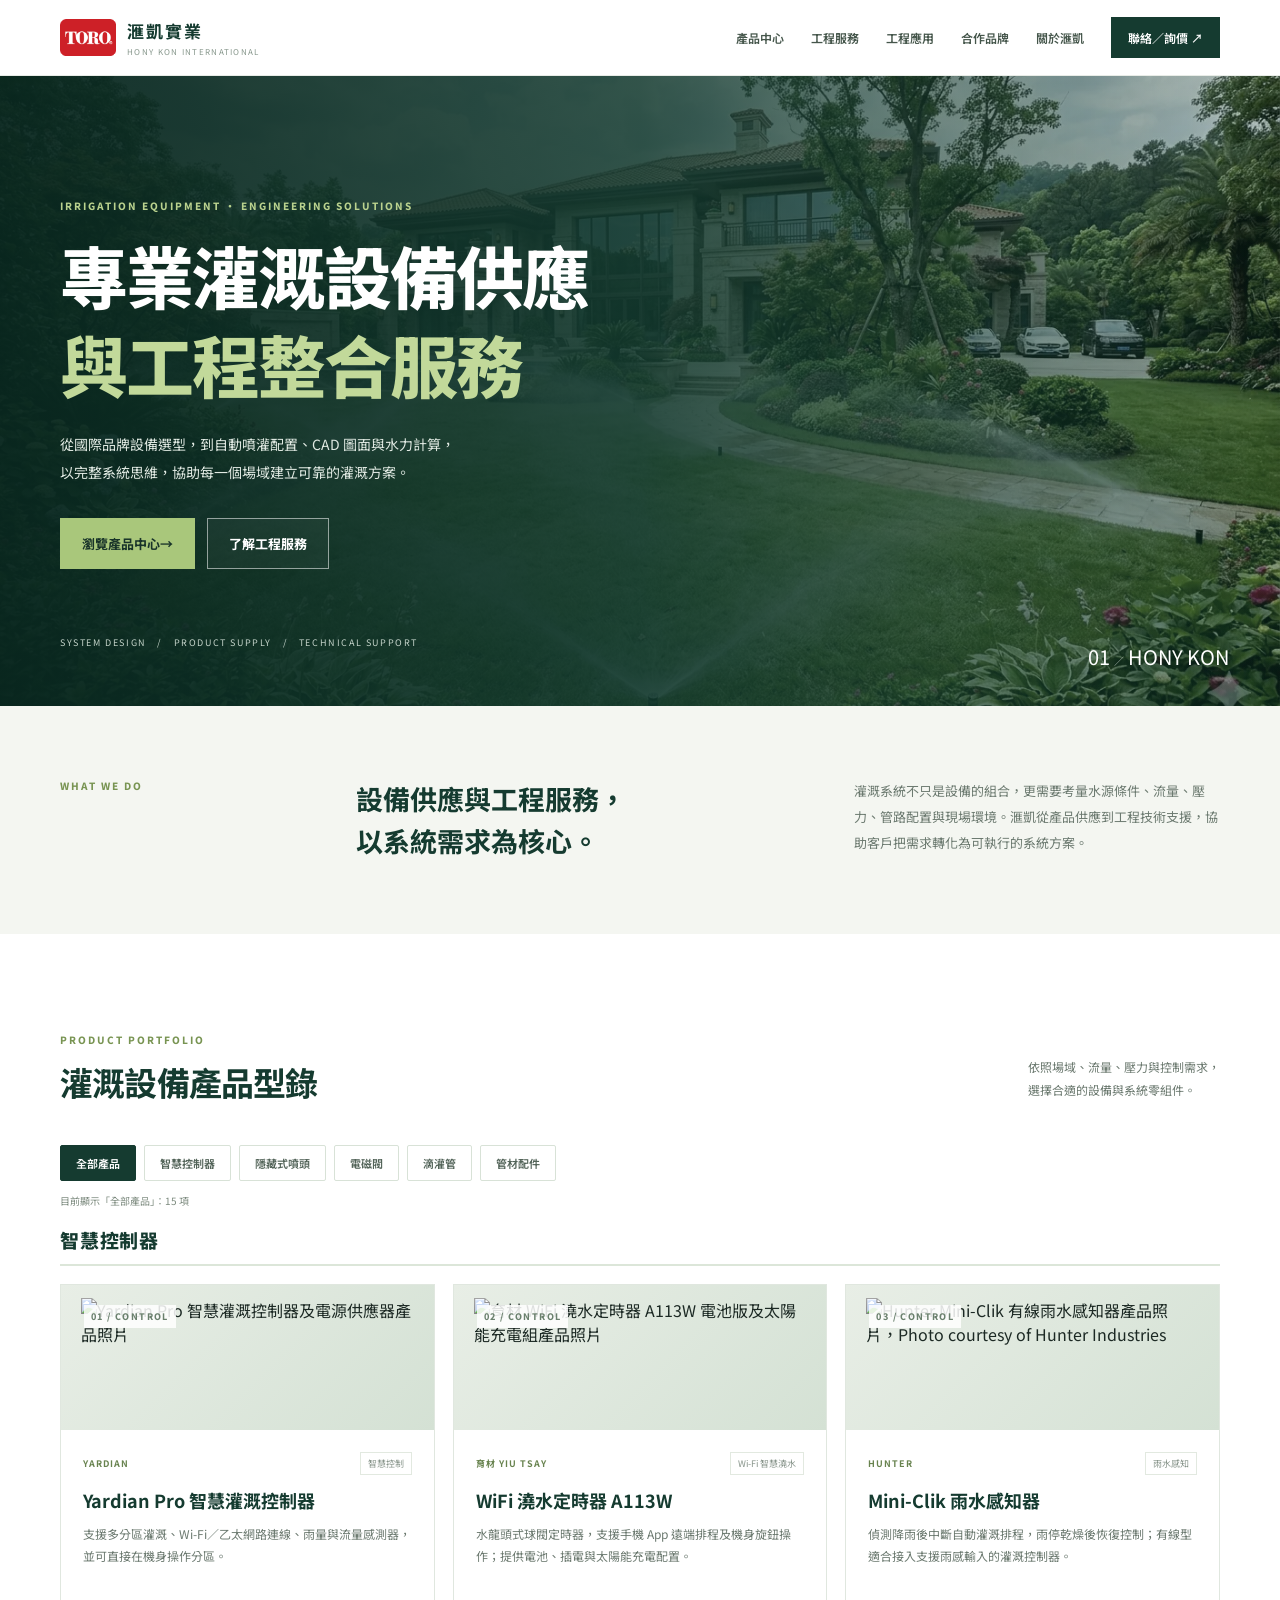
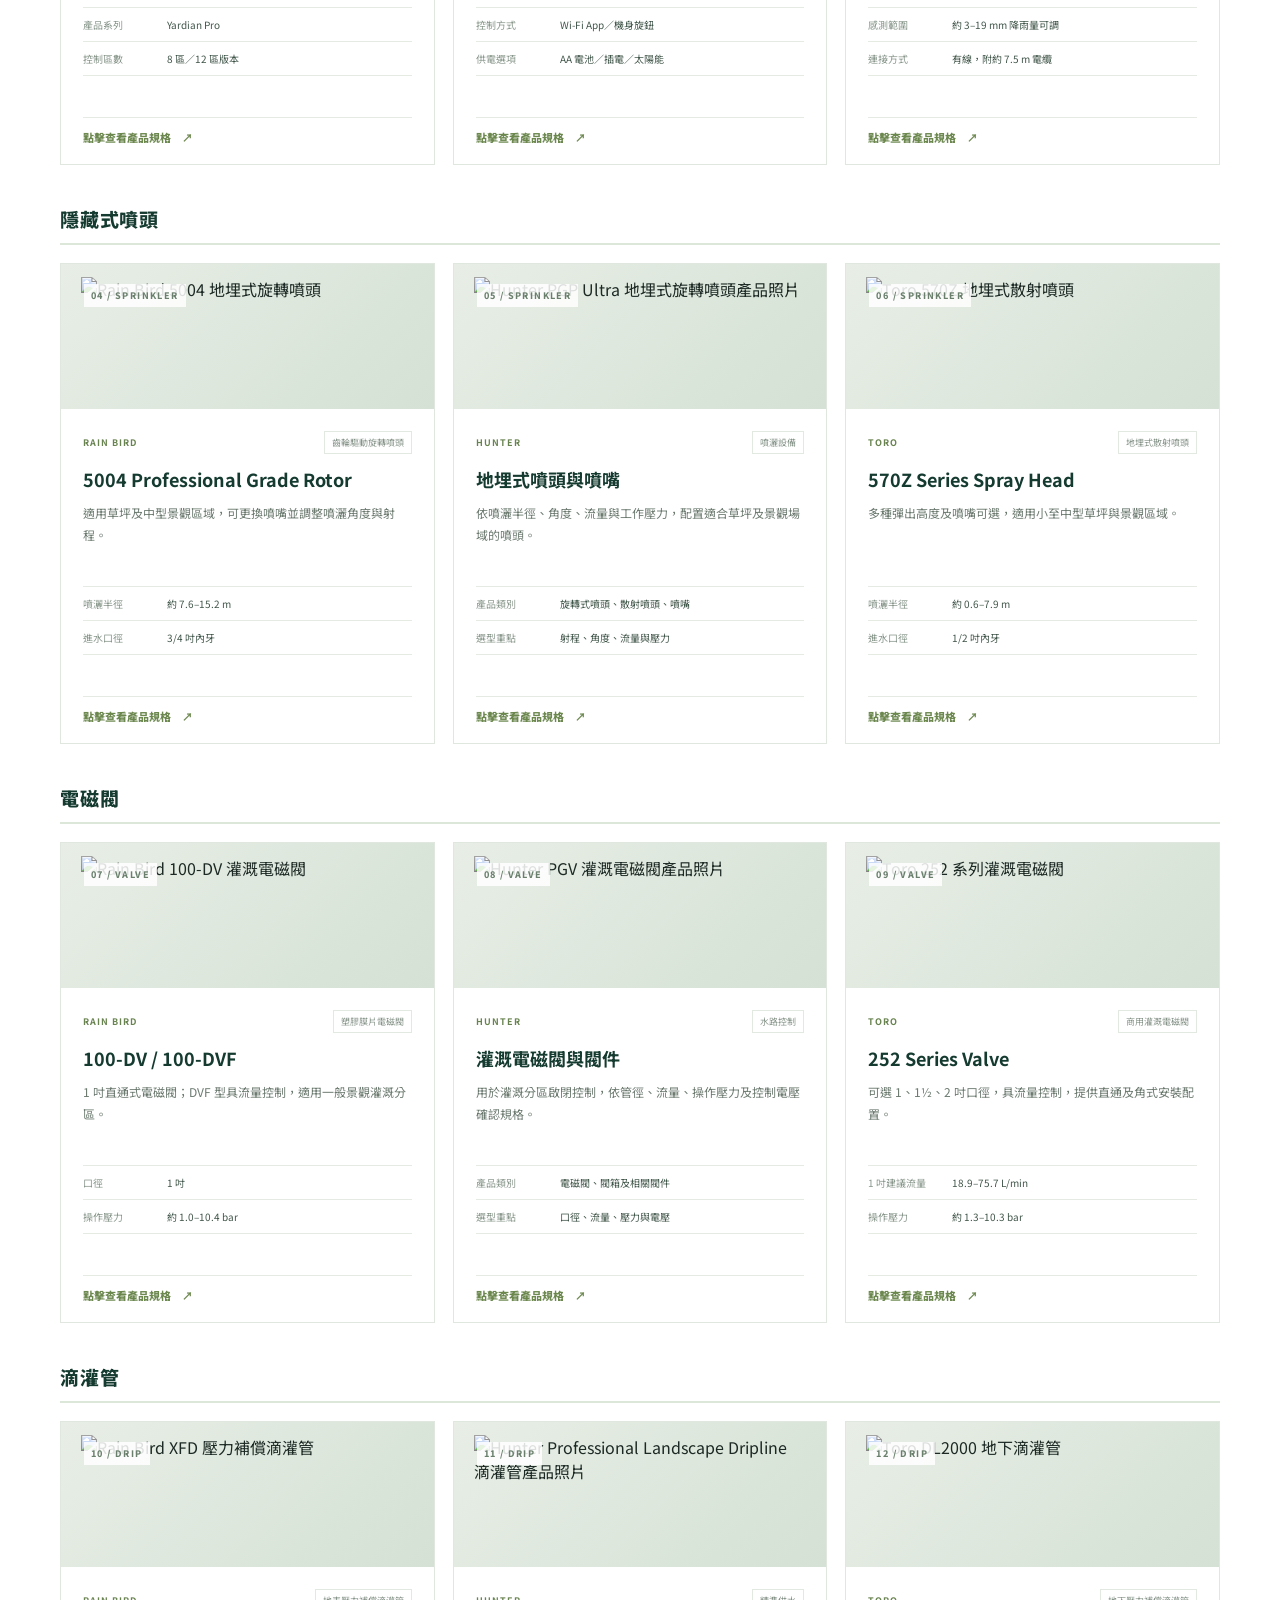
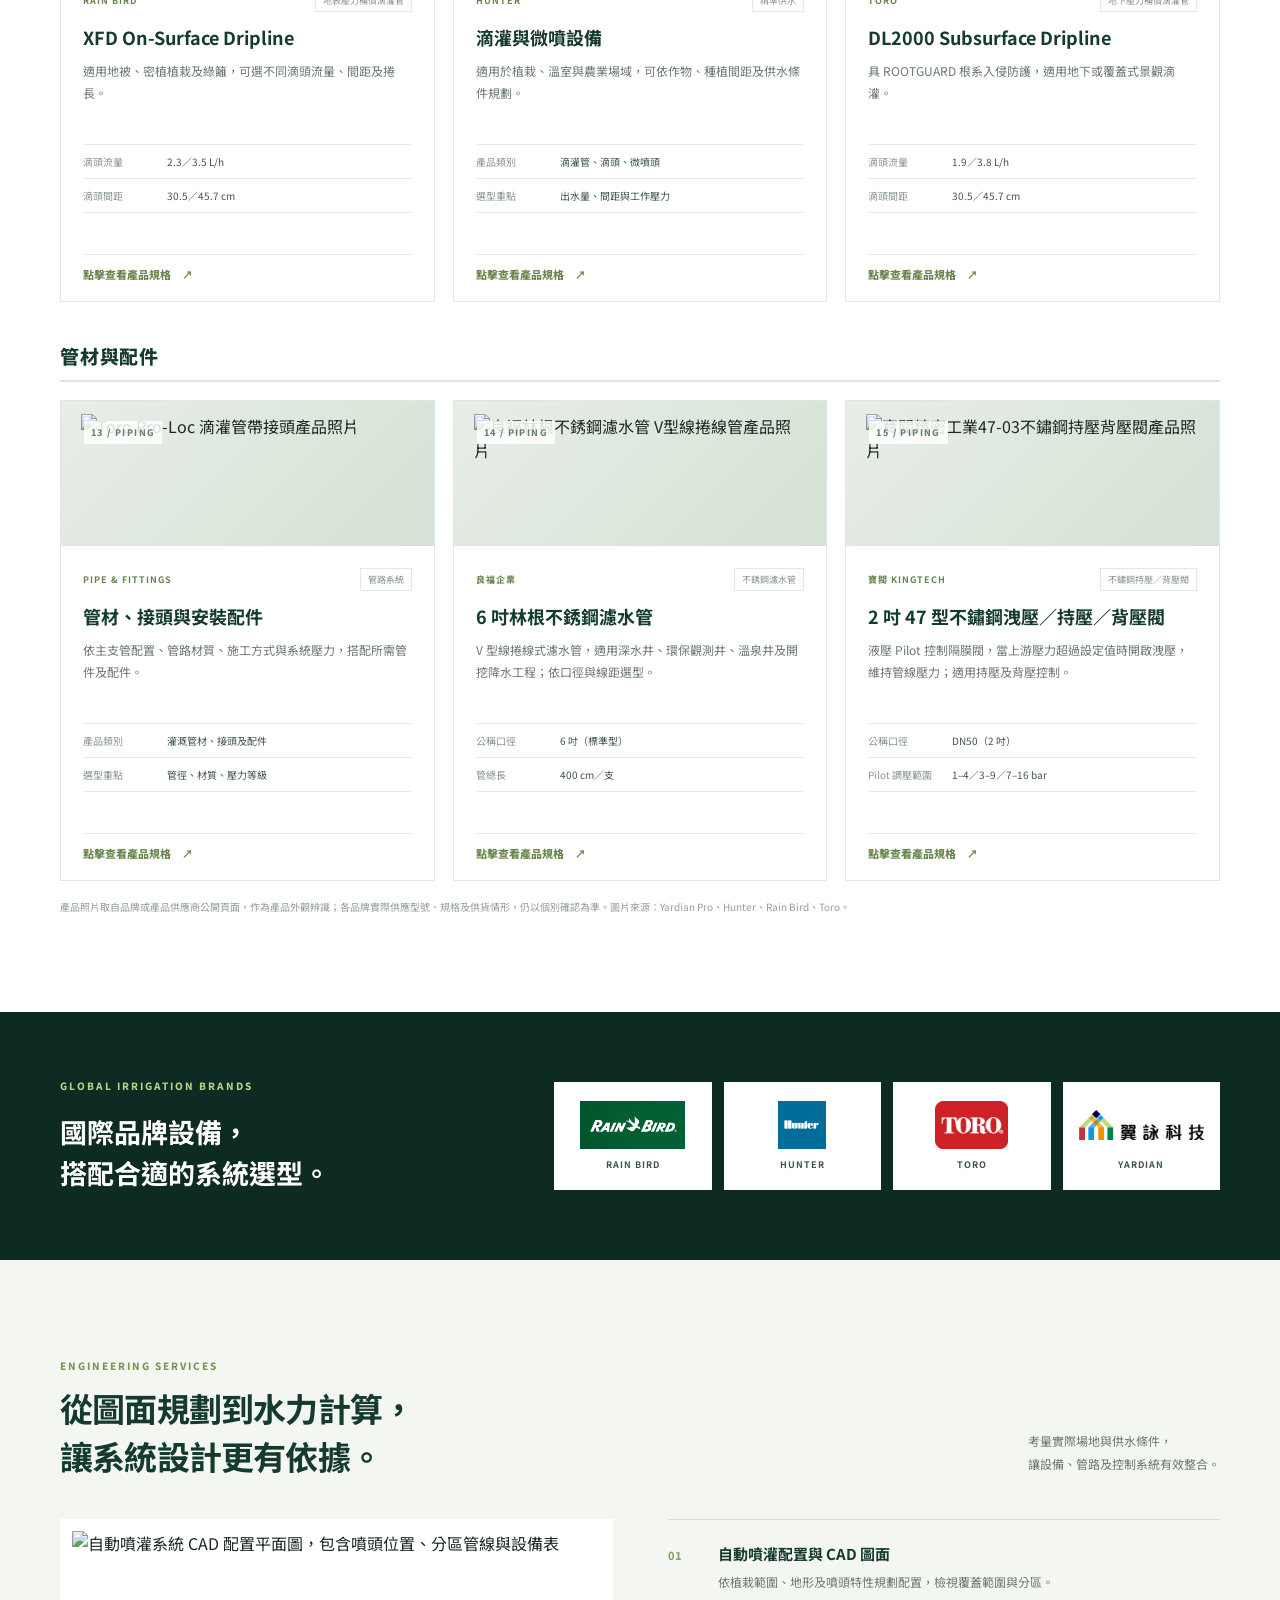
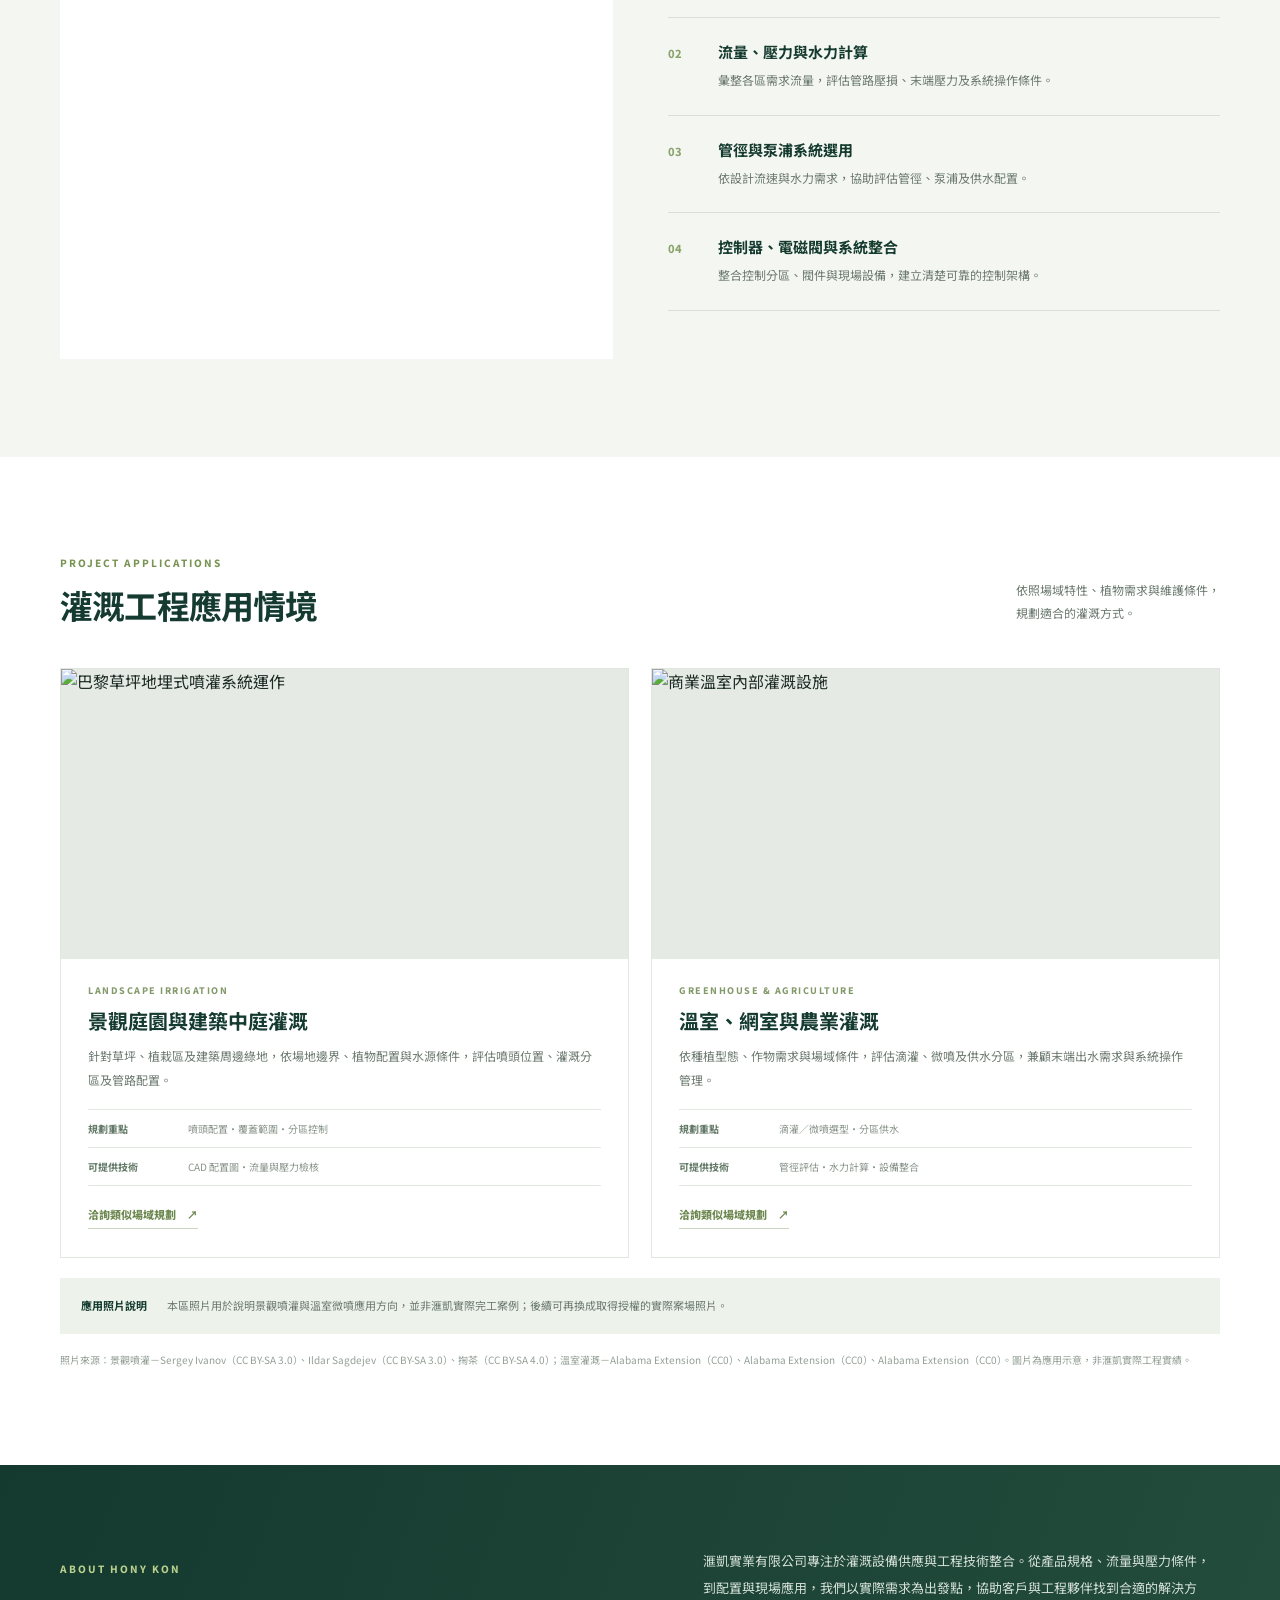
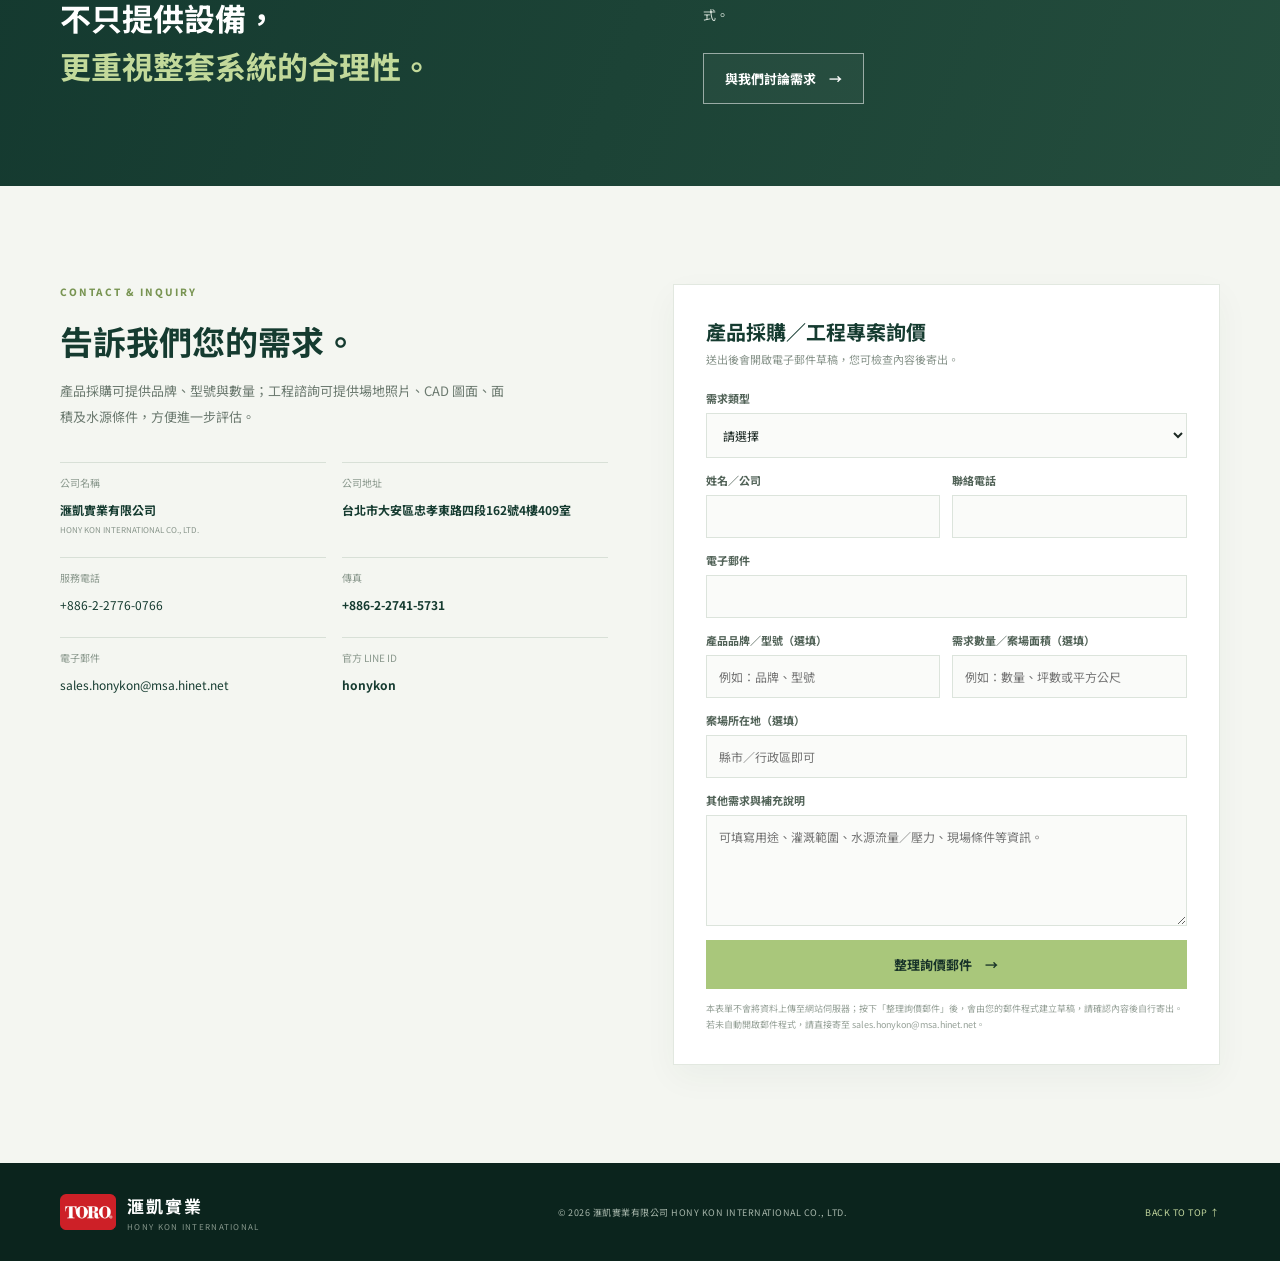
==== commit ebc6282f: "優化原始版網站：圖片壓縮、檔名修正、補 og:image 與結構化資料 - case1.png 轉 WebP（2.8MB→267KB），移除未使用的 case2.png - rainbird_logo" ====
--- a/original-site/index.html
+++ b/original-site/index.html
@@ -11,14 +11,20 @@
 <meta property="og:description" content="國際灌溉設備供應、自動噴灌配置、CAD 圖面與水力計算整合服務。">
 <link rel="canonical" href="https://www.honykon.com.tw/">
   <meta property="og:url" content="https://www.honykon.com.tw/">
-<meta name="twitter:card" content="summary">
+<meta property="og:image" content="https://www.honykon.com.tw/og-image.jpg"><meta property="og:image:width" content="1200"><meta property="og:image:height" content="630"><meta property="og:image:alt" content="滙凱實業 HONY KON 灌溉系統工程應用">
+<meta name="twitter:card" content="summary_large_image"><meta name="twitter:image" content="https://www.honykon.com.tw/og-image.jpg">
 <script type="application/ld+json">
 {
   "@context": "https://schema.org",
-  "@type": "Organization",
+  "@type": ["Organization","LocalBusiness"],
   "name": "滙凱實業有限公司",
   "alternateName": "HONY KON INTERNATIONAL CO., LTD.",
   "url": "https://www.honykon.com.tw/",
+  "logo": "https://www.honykon.com.tw/honykon_logo.png",
+  "image": "https://www.honykon.com.tw/og-image.jpg",
+  "faxNumber": "+886-2-2741-5731",
+  "description": "灌溉設備供應、自動噴灌配置、CAD 圖面與水力計算整合服務。",
+  "areaServed": "TW",
   "email": "sales.honykon@msa.hinet.net",
   "telephone": "+886-2-2776-0766",
   "address": {
@@ -35,7 +41,7 @@
 <link href="https://fonts.googleapis.com/css2?family=Noto+Sans+TC:wght@400;500;600;700;800;900&display=swap" rel="stylesheet"><link rel="stylesheet" href="styles.css">
 </head>
 <body>
-<header class="header"><div class="wrap nav"><a class="logo" href="#home"><img class="company-logo" src="./honykon_logo.png.png" alt="滙凱實業 HONY KON Logo"><span><b>滙凱實業</b><small>HONY KON INTERNATIONAL</small></span></a><button class="menu" aria-label="開啟選單" aria-expanded="false">☰</button><nav><a href="#products">產品中心</a><a href="#engineering">工程服務</a><a href="#projects">工程應用</a><a href="#brands">合作品牌</a><a href="#about">關於滙凱</a><a class="nav-cta" href="#contact">聯絡／詢價 ↗</a></nav></div></header>
+<header class="header"><div class="wrap nav"><a class="logo" href="#home"><img class="company-logo" src="./honykon_logo.png" alt="滙凱實業 HONY KON Logo"><span><b>滙凱實業</b><small>HONY KON INTERNATIONAL</small></span></a><button class="menu" aria-label="開啟選單" aria-expanded="false">☰</button><nav><a href="#products">產品中心</a><a href="#engineering">工程服務</a><a href="#projects">工程應用</a><a href="#brands">合作品牌</a><a href="#about">關於滙凱</a><a class="nav-cta" href="#contact">聯絡／詢價 ↗</a></nav></div></header>
 <main id="home">
 <section class="hero"><div class="hero-bg"></div><div class="hero-overlay"></div><div class="wrap hero-inner"><p class="eyebrow">IRRIGATION EQUIPMENT · ENGINEERING SOLUTIONS</p><h1>專業灌溉設備供應<br><em>與工程整合服務</em></h1><p class="hero-copy">從國際品牌設備選型，到自動噴灌配置、CAD 圖面與水力計算，<br class="wide">以完整系統思維，協助每一個場域建立可靠的灌溉方案。</p><div class="actions"><a class="btn primary" href="#products">瀏覽產品中心 <span>→</span></a><a class="btn ghost" href="#engineering">了解工程服務</a></div><div class="hero-foot">SYSTEM DESIGN　/　PRODUCT SUPPLY　/　TECHNICAL SUPPORT</div></div><div class="hero-no">01 <span>／</span> HONY KON</div></section>
 <section class="intro"><div class="wrap intro-grid"><p class="eyebrow">WHAT WE DO</p><h2>設備供應與工程服務，<br>以系統需求為核心。</h2><p>灌溉系統不只是設備的組合，更需要考量水源條件、流量、壓力、管路配置與現場環境。滙凱從產品供應到工程技術支援，協助客戶把需求轉化為可執行的系統方案。</p></div></section>
@@ -49,21 +55,21 @@
 </div>
 <p class="catalog-status" id="catalog-status" aria-live="polite">顯示全部產品分類</p>
 <div class="catalog-grid">
-<article class="catalog-card" data-category="control" data-product="control" tabindex="0" role="button" aria-haspopup="dialog" aria-label="查看Yardian Pro 智慧灌溉控制器規格"><div class="catalog-top"><span>01 / CONTROL</span><img class="catalog-photo" src="https://www.yardian.com/wp-content/uploads/2024/10/content-yardianpro-overview2.webp" alt="Yardian Pro 智慧灌溉控制器及電源供應器產品照片" loading="lazy"></div><div class="catalog-body"><div class="catalog-tags"><b>YARDIAN</b><small>智慧控制</small></div><h3>Yardian Pro 智慧灌溉控制器</h3><p>支援多分區灌溉、Wi-Fi／乙太網路連線、雨量與流量感測器，並可直接在機身操作分區。</p><dl><div><dt>產品系列</dt><dd>Yardian Pro</dd></div><div><dt>控制區數</dt><dd>8 區／12 區版本</dd></div></dl></div></article>
-<article class="catalog-card" data-category="control" data-product="yiu_a113w" tabindex="0" role="button" aria-haspopup="dialog" aria-label="查看育材 WiFi 澆水定時器 A113W 規格"><div class="catalog-top"><span>02 / CONTROL</span><img class="catalog-photo" src="https://www.yiu.com.tw/pic/products/14c0bac9-687b-11ec-b05f-d094665befc6/ckeditor/1780896450.jpg" alt="育材 WiFi 澆水定時器 A113W 電池版及太陽能充電組產品照片" loading="lazy"></div><div class="catalog-body"><div class="catalog-tags"><b>育材 YIU TSAY</b><small>Wi-Fi 智慧澆水</small></div><h3>WiFi 澆水定時器 A113W</h3><p>水龍頭式球閥定時器，支援手機 App 遠端排程及機身旋鈕操作；提供電池、插電與太陽能充電配置。</p><dl><div><dt>控制方式</dt><dd>Wi-Fi App／機身旋鈕</dd></div><div><dt>供電選項</dt><dd>AA 電池／插電／太陽能</dd></div></dl></div></article>
-<article class="catalog-card" data-category="control" data-product="hunter_miniclik" tabindex="0" role="button" aria-haspopup="dialog" aria-label="查看Hunter Mini-Clik雨水感知器規格"><div class="catalog-top"><span>03 / CONTROL</span><img class="catalog-photo" src="https://www.hunterirrigation.com/sites/default/files/styles/wide/public/image_library/mini-clik_001_rt.jpg?itok=NZGBOddJ" alt="Hunter Mini-Clik 有線雨水感知器產品照片，Photo courtesy of Hunter Industries" loading="lazy"></div><div class="catalog-body"><div class="catalog-tags"><b>HUNTER</b><small>雨水感知</small></div><h3>Mini-Clik 雨水感知器</h3><p>偵測降雨後中斷自動灌溉排程，雨停乾燥後恢復控制；有線型適合接入支援雨感輸入的灌溉控制器。</p><dl><div><dt>感測範圍</dt><dd>約 3–19 mm 降雨量可調</dd></div><div><dt>連接方式</dt><dd>有線，附約 7.5 m 電纜</dd></div></dl></div></article>
-<article class="catalog-card" data-category="sprinkler" data-product="sprinkler" tabindex="0" role="button" aria-haspopup="dialog" aria-label="查看Hunter PGP Ultra 旋轉噴頭規格"><div class="catalog-top"><span>02 / SPRINKLER</span><img class="catalog-photo" src="https://siterec.hunterindustries.com/img/pgp_ultra.jpg" alt="Hunter PGP Ultra 地埋式旋轉噴頭產品照片" loading="lazy"></div><div class="catalog-body"><div class="catalog-tags"><b>HUNTER</b><small>噴灑設備</small></div><h3>地埋式噴頭與噴嘴</h3><p>依噴灑半徑、角度、流量與工作壓力，配置適合草坪及景觀場域的噴頭。</p><dl><div><dt>產品類別</dt><dd>旋轉式噴頭、散射噴頭、噴嘴</dd></div><div><dt>選型重點</dt><dd>射程、角度、流量與壓力</dd></div></dl></div></article>
-<article class="catalog-card" data-category="valve" data-product="valve" tabindex="0" role="button" aria-haspopup="dialog" aria-label="查看Hunter PGV 電磁閥規格"><div class="catalog-top"><span>03 / VALVE</span><img class="catalog-photo" src="https://siterec.hunterindustries.com/img/pgv.jpg" alt="Hunter PGV 灌溉電磁閥產品照片" loading="lazy"></div><div class="catalog-body"><div class="catalog-tags"><b>HUNTER</b><small>水路控制</small></div><h3>灌溉電磁閥與閥件</h3><p>用於灌溉分區啟閉控制，依管徑、流量、操作壓力及控制電壓確認規格。</p><dl><div><dt>產品類別</dt><dd>電磁閥、閥箱及相關閥件</dd></div><div><dt>選型重點</dt><dd>口徑、流量、壓力與電壓</dd></div></dl></div></article>
-<article class="catalog-card" data-category="drip" data-product="drip" tabindex="0" role="button" aria-haspopup="dialog" aria-label="查看Hunter PLD 滴灌管規格"><div class="catalog-top"><span>04 / DRIP</span><img class="catalog-photo" src="https://siterec.hunterindustries.com/img/pld.jpg" alt="Hunter Professional Landscape Dripline 滴灌管產品照片" loading="lazy"></div><div class="catalog-body"><div class="catalog-tags"><b>HUNTER</b><small>精準供水</small></div><h3>滴灌與微噴設備</h3><p>適用於植栽、溫室與農業場域，可依作物、種植間距及供水條件規劃。</p><dl><div><dt>產品類別</dt><dd>滴灌管、滴頭、微噴頭</dd></div><div><dt>選型重點</dt><dd>出水量、間距與工作壓力</dd></div></dl></div></article>
-<article class="catalog-card" data-category="piping" data-product="piping" tabindex="0" role="button" aria-haspopup="dialog" aria-label="查看Toro Pro-Loc FTC800 接頭規格"><div class="catalog-top"><span>05 / PIPING</span><img class="catalog-photo" src="https://cdn.thetorocompany.com/api/assetstorage/623_5a8b6f70-77f6-4e6c-b6cc-1e20847c1449/Large" alt="Toro Pro-Loc 滴灌管帶接頭產品照片" loading="lazy"></div><div class="catalog-body"><div class="catalog-tags"><b>PIPE & FITTINGS</b><small>管路系統</small></div><h3>管材、接頭與安裝配件</h3><p>依主支管配置、管路材質、施工方式與系統壓力，搭配所需管件及配件。</p><dl><div><dt>產品類別</dt><dd>灌溉管材、接頭及配件</dd></div><div><dt>選型重點</dt><dd>管徑、材質、壓力等級</dd></div></dl></div></article>
-<article class="catalog-card" data-category="piping" data-product="lianfu_lingen_6in" tabindex="0" role="button" aria-haspopup="dialog" aria-label="查看良福6吋林根不銹鋼濾水管規格"><div class="catalog-top"><span>06 / PIPING</span><img class="catalog-photo" src="https://www.lianfu-tw.com/assets/img/20260810_image002.jpg" alt="良福林根不銹鋼濾水管 V型線捲線管產品照片" loading="lazy"></div><div class="catalog-body"><div class="catalog-tags"><b>良福企業</b><small>不銹鋼濾水管</small></div><h3>6 吋林根不銹鋼濾水管</h3><p>V 型線捲線式濾水管，適用深水井、環保觀測井、溫泉井及開挖降水工程；依口徑與線距選型。</p><dl><div><dt>公稱口徑</dt><dd>6 吋（標準型）</dd></div><div><dt>管總長</dt><dd>400 cm／支</dd></div></dl></div></article>
-<article class="catalog-card" data-category="piping" data-product="kingtech_47_03_dn50" tabindex="0" role="button" aria-haspopup="dialog" aria-label="查看寶閥2吋不鏽鋼47型持壓背壓閥規格"><div class="catalog-top"><span>07 / PIPING</span><img class="catalog-photo" src="https://www.kingtech-sb.com/wp-content/uploads/2020/06/47-03-%E6%8C%81%E6%B4%A9%E8%83%8C%E5%A3%93%E9%96%A5.png" alt="寶閥精密工業47-03不鏽鋼持壓背壓閥產品照片" loading="lazy"></div><div class="catalog-body"><div class="catalog-tags"><b>寶閥 KINGTECH</b><small>不鏽鋼持壓／背壓閥</small></div><h3>2 吋 47 型不鏽鋼洩壓／持壓／背壓閥</h3><p>液壓 Pilot 控制隔膜閥，當上游壓力超過設定值時開啟洩壓，維持管線壓力；適用持壓及背壓控制。</p><dl><div><dt>公稱口徑</dt><dd>DN50（2 吋）</dd></div><div><dt>Pilot 調壓範圍</dt><dd>1–4／3–9／7–16 bar</dd></div></dl></div></article>
-<article class="catalog-card" data-category="sprinkler" data-product="rainbird_sprinkler" tabindex="0" role="button" aria-haspopup="dialog" aria-label="查看Rain Bird 5004 旋轉噴頭規格"><div class="catalog-top"><span>06 / SPRINKLER</span><img class="catalog-photo" src="https://www.rainbird.com/sites/default/files/2018-02/5004.jpg" alt="Rain Bird 5004 地埋式旋轉噴頭" loading="lazy"></div><div class="catalog-body"><div class="catalog-tags"><b>RAIN BIRD</b><small>齒輪驅動旋轉噴頭</small></div><h3>5004 Professional Grade Rotor</h3><p>適用草坪及中型景觀區域，可更換噴嘴並調整噴灑角度與射程。</p><dl><div><dt>噴灑半徑</dt><dd>約 7.6–15.2 m</dd></div><div><dt>進水口徑</dt><dd>3/4 吋內牙</dd></div></dl></div></article>
-<article class="catalog-card" data-category="sprinkler" data-product="toro_sprinkler" tabindex="0" role="button" aria-haspopup="dialog" aria-label="查看Toro 570Z 噴頭規格"><div class="catalog-top"><span>07 / SPRINKLER</span><img class="catalog-photo" src="https://cdn.thetorocompany.com/api/assetstorage/623_0404c6c6-9592-4aeb-9553-2c7a47d01dba/Large" alt="Toro 570Z 地埋式散射噴頭" loading="lazy"></div><div class="catalog-body"><div class="catalog-tags"><b>TORO</b><small>地埋式散射噴頭</small></div><h3>570Z Series Spray Head</h3><p>多種彈出高度及噴嘴可選，適用小至中型草坪與景觀區域。</p><dl><div><dt>噴灑半徑</dt><dd>約 0.6–7.9 m</dd></div><div><dt>進水口徑</dt><dd>1/2 吋內牙</dd></div></dl></div></article>
-<article class="catalog-card" data-category="valve" data-product="rainbird_valve" tabindex="0" role="button" aria-haspopup="dialog" aria-label="查看Rain Bird 100-DV與100-DVF電磁閥規格"><div class="catalog-top"><span>08 / VALVE</span><img class="catalog-photo" src="https://www.rainbird.com/sites/default/files/2017-07/100-dv.jpg" alt="Rain Bird 100-DV 灌溉電磁閥" loading="lazy"></div><div class="catalog-body"><div class="catalog-tags"><b>RAIN BIRD</b><small>塑膠膜片電磁閥</small></div><h3>100-DV / 100-DVF</h3><p>1 吋直通式電磁閥；DVF 型具流量控制，適用一般景觀灌溉分區。</p><dl><div><dt>口徑</dt><dd>1 吋</dd></div><div><dt>操作壓力</dt><dd>約 1.0–10.4 bar</dd></div></dl></div></article>
-<article class="catalog-card" data-category="valve" data-product="toro_valve" tabindex="0" role="button" aria-haspopup="dialog" aria-label="查看Toro 252系列電磁閥規格"><div class="catalog-top"><span>09 / VALVE</span><img class="catalog-photo" src="https://cdn.thetorocompany.com/api/assetstorage/623_75fabb86-f04a-4544-835a-711bd66d11c4/Large" alt="Toro 252 系列灌溉電磁閥" loading="lazy"></div><div class="catalog-body"><div class="catalog-tags"><b>TORO</b><small>商用灌溉電磁閥</small></div><h3>252 Series Valve</h3><p>可選 1、1½、2 吋口徑，具流量控制，提供直通及角式安裝配置。</p><dl><div><dt>1 吋建議流量</dt><dd>18.9–75.7 L/min</dd></div><div><dt>操作壓力</dt><dd>約 1.3–10.3 bar</dd></div></dl></div></article>
-<article class="catalog-card" data-category="drip" data-product="rainbird_drip" tabindex="0" role="button" aria-haspopup="dialog" aria-label="查看Rain Bird XFD滴灌管規格"><div class="catalog-top"><span>10 / DRIP</span><img class="catalog-photo" src="https://www.rainbird.com/sites/default/files/styles/max_550x550/public/media/images/2022-04/xfd_dripline_-_purple_stripe.png?itok=SXFU2eDJ" alt="Rain Bird XFD 壓力補償滴灌管" loading="lazy"></div><div class="catalog-body"><div class="catalog-tags"><b>RAIN BIRD</b><small>地表壓力補償滴灌管</small></div><h3>XFD On-Surface Dripline</h3><p>適用地被、密植植栽及綠籬，可選不同滴頭流量、間距及捲長。</p><dl><div><dt>滴頭流量</dt><dd>2.3／3.5 L/h</dd></div><div><dt>滴頭間距</dt><dd>30.5／45.7 cm</dd></div></dl></div></article>
-<article class="catalog-card" data-category="drip" data-product="toro_drip" tabindex="0" role="button" aria-haspopup="dialog" aria-label="查看Toro DL2000滴灌管規格"><div class="catalog-top"><span>11 / DRIP</span><img class="catalog-photo" src="https://cdn.thetorocompany.com/api/assetstorage/623_bb957d19-6645-4e32-bf52-42195351e2d7/Large" alt="Toro DL2000 地下滴灌管" loading="lazy"></div><div class="catalog-body"><div class="catalog-tags"><b>TORO</b><small>地下壓力補償滴灌管</small></div><h3>DL2000 Subsurface Dripline</h3><p>具 ROOTGUARD 根系入侵防護，適用地下或覆蓋式景觀滴灌。</p><dl><div><dt>滴頭流量</dt><dd>1.9／3.8 L/h</dd></div><div><dt>滴頭間距</dt><dd>30.5／45.7 cm</dd></div></dl></div></article>
+<article class="catalog-card" data-category="control" data-product="control" tabindex="0" role="button" aria-haspopup="dialog" aria-label="查看Yardian Pro 智慧灌溉控制器規格"><div class="catalog-top"><span>01 / CONTROL</span><img class="catalog-photo" src="https://www.yardian.com/wp-content/uploads/2024/10/content-yardianpro-overview2.webp" alt="Yardian Pro 智慧灌溉控制器及電源供應器產品照片" loading="lazy"></div><div class="catalog-body"><div class="catalog-tags"><b>YARDIAN</b><small>智慧控制</small></div><h4>Yardian Pro 智慧灌溉控制器</h4><p>支援多分區灌溉、Wi-Fi／乙太網路連線、雨量與流量感測器，並可直接在機身操作分區。</p><dl><div><dt>產品系列</dt><dd>Yardian Pro</dd></div><div><dt>控制區數</dt><dd>8 區／12 區版本</dd></div></dl></div></article>
+<article class="catalog-card" data-category="control" data-product="yiu_a113w" tabindex="0" role="button" aria-haspopup="dialog" aria-label="查看育材 WiFi 澆水定時器 A113W 規格"><div class="catalog-top"><span>02 / CONTROL</span><img class="catalog-photo" src="https://www.yiu.com.tw/pic/products/14c0bac9-687b-11ec-b05f-d094665befc6/ckeditor/1780896450.jpg" alt="育材 WiFi 澆水定時器 A113W 電池版及太陽能充電組產品照片" loading="lazy"></div><div class="catalog-body"><div class="catalog-tags"><b>育材 YIU TSAY</b><small>Wi-Fi 智慧澆水</small></div><h4>WiFi 澆水定時器 A113W</h4><p>水龍頭式球閥定時器，支援手機 App 遠端排程及機身旋鈕操作；提供電池、插電與太陽能充電配置。</p><dl><div><dt>控制方式</dt><dd>Wi-Fi App／機身旋鈕</dd></div><div><dt>供電選項</dt><dd>AA 電池／插電／太陽能</dd></div></dl></div></article>
+<article class="catalog-card" data-category="control" data-product="hunter_miniclik" tabindex="0" role="button" aria-haspopup="dialog" aria-label="查看Hunter Mini-Clik雨水感知器規格"><div class="catalog-top"><span>03 / CONTROL</span><img class="catalog-photo" src="https://www.hunterirrigation.com/sites/default/files/styles/wide/public/image_library/mini-clik_001_rt.jpg?itok=NZGBOddJ" alt="Hunter Mini-Clik 有線雨水感知器產品照片，Photo courtesy of Hunter Industries" loading="lazy"></div><div class="catalog-body"><div class="catalog-tags"><b>HUNTER</b><small>雨水感知</small></div><h4>Mini-Clik 雨水感知器</h4><p>偵測降雨後中斷自動灌溉排程，雨停乾燥後恢復控制；有線型適合接入支援雨感輸入的灌溉控制器。</p><dl><div><dt>感測範圍</dt><dd>約 3–19 mm 降雨量可調</dd></div><div><dt>連接方式</dt><dd>有線，附約 7.5 m 電纜</dd></div></dl></div></article>
+<article class="catalog-card" data-category="sprinkler" data-product="sprinkler" tabindex="0" role="button" aria-haspopup="dialog" aria-label="查看Hunter PGP Ultra 旋轉噴頭規格"><div class="catalog-top"><span>02 / SPRINKLER</span><img class="catalog-photo" src="https://siterec.hunterindustries.com/img/pgp_ultra.jpg" alt="Hunter PGP Ultra 地埋式旋轉噴頭產品照片" loading="lazy"></div><div class="catalog-body"><div class="catalog-tags"><b>HUNTER</b><small>噴灑設備</small></div><h4>地埋式噴頭與噴嘴</h4><p>依噴灑半徑、角度、流量與工作壓力，配置適合草坪及景觀場域的噴頭。</p><dl><div><dt>產品類別</dt><dd>旋轉式噴頭、散射噴頭、噴嘴</dd></div><div><dt>選型重點</dt><dd>射程、角度、流量與壓力</dd></div></dl></div></article>
+<article class="catalog-card" data-category="valve" data-product="valve" tabindex="0" role="button" aria-haspopup="dialog" aria-label="查看Hunter PGV 電磁閥規格"><div class="catalog-top"><span>03 / VALVE</span><img class="catalog-photo" src="https://siterec.hunterindustries.com/img/pgv.jpg" alt="Hunter PGV 灌溉電磁閥產品照片" loading="lazy"></div><div class="catalog-body"><div class="catalog-tags"><b>HUNTER</b><small>水路控制</small></div><h4>灌溉電磁閥與閥件</h4><p>用於灌溉分區啟閉控制，依管徑、流量、操作壓力及控制電壓確認規格。</p><dl><div><dt>產品類別</dt><dd>電磁閥、閥箱及相關閥件</dd></div><div><dt>選型重點</dt><dd>口徑、流量、壓力與電壓</dd></div></dl></div></article>
+<article class="catalog-card" data-category="drip" data-product="drip" tabindex="0" role="button" aria-haspopup="dialog" aria-label="查看Hunter PLD 滴灌管規格"><div class="catalog-top"><span>04 / DRIP</span><img class="catalog-photo" src="https://siterec.hunterindustries.com/img/pld.jpg" alt="Hunter Professional Landscape Dripline 滴灌管產品照片" loading="lazy"></div><div class="catalog-body"><div class="catalog-tags"><b>HUNTER</b><small>精準供水</small></div><h4>滴灌與微噴設備</h4><p>適用於植栽、溫室與農業場域，可依作物、種植間距及供水條件規劃。</p><dl><div><dt>產品類別</dt><dd>滴灌管、滴頭、微噴頭</dd></div><div><dt>選型重點</dt><dd>出水量、間距與工作壓力</dd></div></dl></div></article>
+<article class="catalog-card" data-category="piping" data-product="piping" tabindex="0" role="button" aria-haspopup="dialog" aria-label="查看Toro Pro-Loc FTC800 接頭規格"><div class="catalog-top"><span>05 / PIPING</span><img class="catalog-photo" src="https://cdn.thetorocompany.com/api/assetstorage/623_5a8b6f70-77f6-4e6c-b6cc-1e20847c1449/Large" alt="Toro Pro-Loc 滴灌管帶接頭產品照片" loading="lazy"></div><div class="catalog-body"><div class="catalog-tags"><b>PIPE & FITTINGS</b><small>管路系統</small></div><h4>管材、接頭與安裝配件</h4><p>依主支管配置、管路材質、施工方式與系統壓力，搭配所需管件及配件。</p><dl><div><dt>產品類別</dt><dd>灌溉管材、接頭及配件</dd></div><div><dt>選型重點</dt><dd>管徑、材質、壓力等級</dd></div></dl></div></article>
+<article class="catalog-card" data-category="piping" data-product="lianfu_lingen_6in" tabindex="0" role="button" aria-haspopup="dialog" aria-label="查看良福6吋林根不銹鋼濾水管規格"><div class="catalog-top"><span>06 / PIPING</span><img class="catalog-photo" src="https://www.lianfu-tw.com/assets/img/20260810_image002.jpg" alt="良福林根不銹鋼濾水管 V型線捲線管產品照片" loading="lazy"></div><div class="catalog-body"><div class="catalog-tags"><b>良福企業</b><small>不銹鋼濾水管</small></div><h4>6 吋林根不銹鋼濾水管</h4><p>V 型線捲線式濾水管，適用深水井、環保觀測井、溫泉井及開挖降水工程；依口徑與線距選型。</p><dl><div><dt>公稱口徑</dt><dd>6 吋（標準型）</dd></div><div><dt>管總長</dt><dd>400 cm／支</dd></div></dl></div></article>
+<article class="catalog-card" data-category="piping" data-product="kingtech_47_03_dn50" tabindex="0" role="button" aria-haspopup="dialog" aria-label="查看寶閥2吋不鏽鋼47型持壓背壓閥規格"><div class="catalog-top"><span>07 / PIPING</span><img class="catalog-photo" src="https://www.kingtech-sb.com/wp-content/uploads/2020/06/47-03-%E6%8C%81%E6%B4%A9%E8%83%8C%E5%A3%93%E9%96%A5.png" alt="寶閥精密工業47-03不鏽鋼持壓背壓閥產品照片" loading="lazy"></div><div class="catalog-body"><div class="catalog-tags"><b>寶閥 KINGTECH</b><small>不鏽鋼持壓／背壓閥</small></div><h4>2 吋 47 型不鏽鋼洩壓／持壓／背壓閥</h4><p>液壓 Pilot 控制隔膜閥，當上游壓力超過設定值時開啟洩壓，維持管線壓力；適用持壓及背壓控制。</p><dl><div><dt>公稱口徑</dt><dd>DN50（2 吋）</dd></div><div><dt>Pilot 調壓範圍</dt><dd>1–4／3–9／7–16 bar</dd></div></dl></div></article>
+<article class="catalog-card" data-category="sprinkler" data-product="rainbird_sprinkler" tabindex="0" role="button" aria-haspopup="dialog" aria-label="查看Rain Bird 5004 旋轉噴頭規格"><div class="catalog-top"><span>06 / SPRINKLER</span><img class="catalog-photo" src="https://www.rainbird.com/sites/default/files/2018-02/5004.jpg" alt="Rain Bird 5004 地埋式旋轉噴頭" loading="lazy"></div><div class="catalog-body"><div class="catalog-tags"><b>RAIN BIRD</b><small>齒輪驅動旋轉噴頭</small></div><h4>5004 Professional Grade Rotor</h4><p>適用草坪及中型景觀區域，可更換噴嘴並調整噴灑角度與射程。</p><dl><div><dt>噴灑半徑</dt><dd>約 7.6–15.2 m</dd></div><div><dt>進水口徑</dt><dd>3/4 吋內牙</dd></div></dl></div></article>
+<article class="catalog-card" data-category="sprinkler" data-product="toro_sprinkler" tabindex="0" role="button" aria-haspopup="dialog" aria-label="查看Toro 570Z 噴頭規格"><div class="catalog-top"><span>07 / SPRINKLER</span><img class="catalog-photo" src="https://cdn.thetorocompany.com/api/assetstorage/623_0404c6c6-9592-4aeb-9553-2c7a47d01dba/Large" alt="Toro 570Z 地埋式散射噴頭" loading="lazy"></div><div class="catalog-body"><div class="catalog-tags"><b>TORO</b><small>地埋式散射噴頭</small></div><h4>570Z Series Spray Head</h4><p>多種彈出高度及噴嘴可選，適用小至中型草坪與景觀區域。</p><dl><div><dt>噴灑半徑</dt><dd>約 0.6–7.9 m</dd></div><div><dt>進水口徑</dt><dd>1/2 吋內牙</dd></div></dl></div></article>
+<article class="catalog-card" data-category="valve" data-product="rainbird_valve" tabindex="0" role="button" aria-haspopup="dialog" aria-label="查看Rain Bird 100-DV與100-DVF電磁閥規格"><div class="catalog-top"><span>08 / VALVE</span><img class="catalog-photo" src="https://www.rainbird.com/sites/default/files/2017-07/100-dv.jpg" alt="Rain Bird 100-DV 灌溉電磁閥" loading="lazy"></div><div class="catalog-body"><div class="catalog-tags"><b>RAIN BIRD</b><small>塑膠膜片電磁閥</small></div><h4>100-DV / 100-DVF</h4><p>1 吋直通式電磁閥；DVF 型具流量控制，適用一般景觀灌溉分區。</p><dl><div><dt>口徑</dt><dd>1 吋</dd></div><div><dt>操作壓力</dt><dd>約 1.0–10.4 bar</dd></div></dl></div></article>
+<article class="catalog-card" data-category="valve" data-product="toro_valve" tabindex="0" role="button" aria-haspopup="dialog" aria-label="查看Toro 252系列電磁閥規格"><div class="catalog-top"><span>09 / VALVE</span><img class="catalog-photo" src="https://cdn.thetorocompany.com/api/assetstorage/623_75fabb86-f04a-4544-835a-711bd66d11c4/Large" alt="Toro 252 系列灌溉電磁閥" loading="lazy"></div><div class="catalog-body"><div class="catalog-tags"><b>TORO</b><small>商用灌溉電磁閥</small></div><h4>252 Series Valve</h4><p>可選 1、1½、2 吋口徑，具流量控制，提供直通及角式安裝配置。</p><dl><div><dt>1 吋建議流量</dt><dd>18.9–75.7 L/min</dd></div><div><dt>操作壓力</dt><dd>約 1.3–10.3 bar</dd></div></dl></div></article>
+<article class="catalog-card" data-category="drip" data-product="rainbird_drip" tabindex="0" role="button" aria-haspopup="dialog" aria-label="查看Rain Bird XFD滴灌管規格"><div class="catalog-top"><span>10 / DRIP</span><img class="catalog-photo" src="https://www.rainbird.com/sites/default/files/styles/max_550x550/public/media/images/2022-04/xfd_dripline_-_purple_stripe.png?itok=SXFU2eDJ" alt="Rain Bird XFD 壓力補償滴灌管" loading="lazy"></div><div class="catalog-body"><div class="catalog-tags"><b>RAIN BIRD</b><small>地表壓力補償滴灌管</small></div><h4>XFD On-Surface Dripline</h4><p>適用地被、密植植栽及綠籬，可選不同滴頭流量、間距及捲長。</p><dl><div><dt>滴頭流量</dt><dd>2.3／3.5 L/h</dd></div><div><dt>滴頭間距</dt><dd>30.5／45.7 cm</dd></div></dl></div></article>
+<article class="catalog-card" data-category="drip" data-product="toro_drip" tabindex="0" role="button" aria-haspopup="dialog" aria-label="查看Toro DL2000滴灌管規格"><div class="catalog-top"><span>11 / DRIP</span><img class="catalog-photo" src="https://cdn.thetorocompany.com/api/assetstorage/623_bb957d19-6645-4e32-bf52-42195351e2d7/Large" alt="Toro DL2000 地下滴灌管" loading="lazy"></div><div class="catalog-body"><div class="catalog-tags"><b>TORO</b><small>地下壓力補償滴灌管</small></div><h4>DL2000 Subsurface Dripline</h4><p>具 ROOTGUARD 根系入侵防護，適用地下或覆蓋式景觀滴灌。</p><dl><div><dt>滴頭流量</dt><dd>1.9／3.8 L/h</dd></div><div><dt>滴頭間距</dt><dd>30.5／45.7 cm</dd></div></dl></div></article>
 </div><p class="fine">產品照片取自品牌或產品供應商公開頁面，作為產品外觀辨識；各品牌實際供應型號、規格及供貨情形，仍以個別確認為準。圖片來源：<a href="https://www.yardian.com/products/yardian-pro-smart-sprinkler-controller/" target="_blank" rel="noopener">Yardian Pro</a>、<a href="https://www.hunterindustries.com/" target="_blank" rel="noopener">Hunter</a>、<a href="https://www.rainbird.com/" target="_blank" rel="noopener">Rain Bird</a>、<a href="https://www.toro.com/" target="_blank" rel="noopener">Toro</a>。</p></div></section>
 <section class="brands" id="brands"><div class="wrap brands-grid"><div><p class="eyebrow">GLOBAL IRRIGATION BRANDS</p><h2>國際品牌設備，<br>搭配合適的系統選型。</h2></div><div class="brand-list"><div><img src="./rainbird_logo.png" alt="Rain Bird"><b>RAIN BIRD</b></div><div><img src="./hunter_logo.png" alt="Hunter"><b>HUNTER</b></div><div><img src="./toro_logo.png" alt="Toro"><b>TORO</b></div><div><img src="./yardian_logo.png" alt="Yardian"><b>YARDIAN</b></div></div></div></section>
 <section class="section engineering" id="engineering"><div class="wrap"><div class="heading"><div><p class="eyebrow">ENGINEERING SERVICES</p><h2>從圖面規劃到水力計算，<br>讓系統設計更有依據。</h2></div><p>考量實際場地與供水條件，<br class="wide">讓設備、管路及控制系統有效整合。</p></div><div class="eng-grid"><div class="eng-image"><img src="https://images.vfl.ru/ii/1605701667/604ec8e7/32347833.jpg" alt="自動噴灌系統 CAD 配置平面圖，包含噴頭位置、分區管線與設備表" loading="lazy"></div><div class="services">
@@ -95,4 +101,4 @@
   <div class="product-dialog-content" id="product-dialog-content"></div>
  </section>
 </div>
-</main><footer><div class="wrap footer"><a class="logo footer-logo" href="#home"><img class="company-logo footer-company-logo" src="./honykon_logo.png.png" alt="滙凱實業 HONY KON Logo"><span><b>滙凱實業</b><small>HONY KON INTERNATIONAL</small></span></a><p>© 2026 滙凱實業有限公司 HONY KON INTERNATIONAL CO., LTD.</p><a href="#home">BACK TO TOP ↑</a></div></footer><script src="script.js"></script></body></html>+</main><footer><div class="wrap footer"><a class="logo footer-logo" href="#home"><img class="company-logo footer-company-logo" src="./honykon_logo.png" alt="滙凱實業 HONY KON Logo"><span><b>滙凱實業</b><small>HONY KON INTERNATIONAL</small></span></a><p>© 2026 滙凱實業有限公司 HONY KON INTERNATIONAL CO., LTD.</p><a href="#home">BACK TO TOP ↑</a></div></footer><script src="script.js"></script></body></html>
--- a/original-site/styles.css
+++ b/original-site/styles.css
@@ -1,4 +1,4 @@
-:root{--forest:#153b30;--deep:#0e2b23;--leaf:#a9c77b;--ink:#1c2924;--muted:#6c7a70;--line:#e0e7df;--paper:#f4f6f1}*{box-sizing:border-box}html{scroll-behavior:smooth;scroll-padding-top:82px}body{margin:0;font-family:"Noto Sans TC",sans-serif;color:var(--ink)}a{color:inherit;text-decoration:none}.wrap{width:min(1160px,calc(100% - 48px));margin:auto}.header{height:76px;position:sticky;top:0;z-index:20;background:#fffffff2;backdrop-filter:blur(12px);border-bottom:1px solid #e8ece7}.nav{height:100%;display:flex;align-items:center;justify-content:space-between}.logo{display:flex;align-items:center;gap:11px;color:var(--forest)}.company-logo{width:56px;height:48px;object-fit:contain;display:block;flex:0 0 auto}.logo b{display:block;letter-spacing:2px;font-size:17px}.logo small{display:block;color:#87978c;font-size:8px;letter-spacing:1.3px;margin-top:3px}.nav nav{display:flex;align-items:center;gap:27px;font-size:12px;font-weight:600;color:#45564b}.nav nav>a:hover{color:#7a984f}.nav-cta{background:var(--forest);color:white!important;padding:12px 17px}.menu{display:none;border:0;background:none;font-size:25px;color:var(--forest)}.hero{min-height:630px;position:relative;display:flex;align-items:center;background:var(--deep);color:white;overflow:hidden}.hero-bg{position:absolute;inset:0;background:url("./case1.png") center 45%/cover;filter:saturate(.7)}.hero-overlay{position:absolute;inset:0;background:linear-gradient(90deg,#09271ff2 0%,#12392edb 50%,#143c2d40 100%),linear-gradient(0deg,#09271f55,transparent)}.hero-inner{position:relative;padding:100px 0 115px}.eyebrow{margin:0 0 18px;color:#789452;font-size:10px;font-weight:800;letter-spacing:2px}.hero .eyebrow,.brands .eyebrow,.about .eyebrow{color:#bad28e}.hero h1{font-size:clamp(42px,6vw,68px);line-height:1.3;letter-spacing:-2px;margin:0 0 22px;font-weight:800}.hero h1 em,.about em{font-style:normal;color:#c2d99a}.hero-copy{font-size:14px;line-height:2;color:#e1eae3;margin:0 0 32px}.actions{display:flex;gap:12px}.btn{display:inline-flex;align-items:center;justify-content:center;padding:15px 21px;font:700 13px "Noto Sans TC",sans-serif;border:1px solid transparent;cursor:pointer;transition:.2s}.primary{background:var(--leaf);color:#183329}.primary:hover{background:#c4dc9d;transform:translateY(-2px)}.ghost{border-color:#ffffff88;color:#fff;background:#ffffff09}.ghost:hover{background:#ffffff20}.hero-foot{position:absolute;bottom:35px;font-size:9px;letter-spacing:1.6px;color:#c5d4ca}.hero-no{position:absolute;right:4%;bottom:35px;font-size:20px;color:white}.hero-no span{font-size:10px;color:#aab8ad}.intro{padding:72px 0;background:var(--paper)}.intro-grid{display:grid;grid-template-columns:.7fr 1.25fr 1fr;gap:40px;align-items:start}.intro-grid h2{font-size:27px;line-height:1.55;color:var(--forest);margin:0}.intro-grid>p:last-child{font-size:13px;line-height:2;color:var(--muted);margin:0}.section{padding:98px 0}.heading{display:flex;align-items:end;justify-content:space-between;gap:30px;margin-bottom:38px}.heading h2{font-size:33px;line-height:1.45;color:var(--forest);margin:0;letter-spacing:-.8px}.heading .eyebrow{margin-bottom:12px}.heading>p{font-size:12px;line-height:1.9;color:var(--muted);margin:0 0 5px}.products{display:grid;grid-template-columns:repeat(3,1fr);gap:18px}.product{border:1px solid var(--line);transition:.25s;background:white}.product:hover{transform:translateY(-5px);box-shadow:0 15px 32px #193d2d12}.visual{height:180px;position:relative;display:grid;place-items:center;overflow:hidden}.visual>span{position:absolute;top:16px;left:17px;font-size:8px;letter-spacing:1.5px;font-weight:800;color:#52675a}.visual>b{font-size:82px;color:#63816d;font-weight:400}.control{background:linear-gradient(135deg,#dfe9dc,#a9c3ad)}.control>b{font-size:110px;transform:rotate(90deg)}.sprinkler{background:radial-gradient(circle,#edf4ed,#b4d1c7)}.sprinkler>b{border:1px solid #60917e;border-radius:50%;width:100px;height:100px;display:grid;place-items:center;box-shadow:0 0 0 18px #62927e16,0 0 0 38px #62927e12}.valve{background:linear-gradient(135deg,#e7eadd,#c2cbb7)}.drip{background:linear-gradient(135deg,#e2eee2,#b7d0bd)}.drip>b{font-size:32px;letter-spacing:8px}.pipe{background:linear-gradient(135deg,#e9eae2,#c4cdbf)}.more{background:#dfe9dc}.more>b{font-size:42px;font-weight:900;letter-spacing:-4px}.product-text{padding:22px 22px 25px}.product-text h3{font-size:17px;color:var(--forest);margin:0 0 10px}.product-text p{font-size:12px;line-height:1.9;color:var(--muted);min-height:46px;margin:0 0 18px}.product-text a{font-size:11px;font-weight:800;color:#6c884f;border-bottom:1px solid #cad7c2;padding-bottom:5px}.fine{font-size:10px;color:#929f95;margin:18px 0 0}.brands{padding:66px 0;background:var(--deep);color:white}.brands-grid{display:grid;grid-template-columns:1fr 1.5fr;gap:50px;align-items:center}.brands h2{font-size:27px;line-height:1.55;margin:0}.brand-list{display:grid;grid-template-columns:repeat(4,1fr);gap:12px}.brand-list>div{background:white;min-height:108px;padding:12px;display:flex;align-items:center;justify-content:center;flex-direction:column;gap:9px}.brand-list img{width:100%;height:48px;object-fit:contain}.brand-list b{font-size:9px;letter-spacing:1px;color:#415449}.engineering{background:var(--paper)}.eng-grid{display:grid;grid-template-columns:1fr 1fr;gap:55px}.eng-image{position:relative;min-height:440px;background:#dce7da}.eng-image img{position:absolute;inset:0;width:100%;height:100%;object-fit:cover}.eng-image span{position:absolute;bottom:0;left:0;background:var(--forest);color:white;padding:13px 17px;font-size:9px;letter-spacing:1.3px}.services{border-top:1px solid #d8e0d6}.services article{display:grid;grid-template-columns:34px 1fr;gap:16px;padding:23px 0;border-bottom:1px solid #d8e0d6}.services i{font-style:normal;font-size:11px;font-weight:800;color:#89a36b;padding-top:4px}.services h3{font-size:15px;color:var(--forest);margin:0 0 7px}.services p{font-size:12px;line-height:1.9;color:var(--muted);margin:0}.project-grid{display:grid;grid-template-columns:1fr 1fr;gap:22px}.project-grid article{background:var(--paper)}.project-grid img{display:block;width:100%;height:280px;object-fit:cover}.project-grid article>div{padding:22px 25px 26px}.project-grid small{font-size:9px;letter-spacing:1.4px;color:#84996d;font-weight:800}.project-grid h3{font-size:19px;color:var(--forest);margin:9px 0}.project-grid p{font-size:12px;color:var(--muted);margin:0}.about{padding:82px 0;background:linear-gradient(110deg,#14392f,#244d3d);color:white}.about-grid{display:grid;grid-template-columns:1.1fr 1fr;gap:75px;align-items:center}.about h2{font-size:31px;line-height:1.55;margin:0}.about-grid>div:last-child p{font-size:13px;line-height:2.1;color:#d3dfd6;margin:0 0 25px}.contact{background:var(--paper)}.contact-grid{display:grid;grid-template-columns:1fr 1fr;gap:65px}.contact h2{font-size:33px;color:var(--forest);margin:0 0 13px}.contact-lead{font-size:13px;line-height:2;color:var(--muted);max-width:450px;margin:0 0 32px}.details{display:grid;grid-template-columns:1fr 1fr;gap:22px 16px}.details>div{border-top:1px solid #d8e0d7;padding-top:12px}.details small{display:block;font-size:10px;color:#8b998e;margin-bottom:6px}.details b,.details a{font-size:12px;color:var(--forest);overflow-wrap:anywhere}.details span{display:block;font-size:8px;color:#89968c;margin-top:4px}.contact form{padding:32px;background:white;border:1px solid #e2e8e0;box-shadow:0 12px 32px #193d2d0b}.contact form h3{font-size:20px;color:var(--forest);margin:0 0 5px}.contact form>p{font-size:11px;color:#87938a;margin:0 0 23px}.contact label{display:block;font-size:11px;font-weight:700;color:#526358;margin-bottom:14px}.contact input,.contact select,.contact textarea{display:block;width:100%;margin-top:7px;padding:12px;border:1px solid #dce4dc;background:#fafbf9;font:12px "Noto Sans TC",sans-serif;color:var(--ink);border-radius:0}.contact input:focus,.contact select:focus,.contact textarea:focus{outline:1px solid #8da875}.form-row{display:grid;grid-template-columns:1fr 1fr;gap:12px}.contact form .btn{width:100%;border:0}.form-note{display:block;font-size:9px;color:#96a198;line-height:1.7;margin-top:12px}footer{background:#0b241d;color:#a7b6ab;padding:25px 0}.footer{display:flex;align-items:center;justify-content:space-between;gap:20px}.footer p,.footer>a:last-child{font-size:9px;letter-spacing:.5px}.footer>a:last-child{color:#c4d89f}.footer-logo{color:white}@media(max-width:900px){.nav nav{gap:14px;font-size:10px}.intro-grid{grid-template-columns:.7fr 1.3fr;gap:22px}.intro-grid>p:last-child{grid-column:2}.brands-grid{grid-template-columns:1fr;gap:25px}.eng-grid{gap:30px}.contact-grid{gap:35px}}@media(max-width:700px){.wrap{width:calc(100% - 36px)}.header{height:68px}.menu{display:block}.nav nav{display:none;position:absolute;top:68px;left:0;right:0;background:white;padding:14px 20px 20px;box-shadow:0 12px 20px #102d261a;flex-direction:column;align-items:stretch;gap:0}.nav nav.open{display:flex}.nav nav>a{padding:13px 10px;border-bottom:1px solid #edf0eb}.nav nav .nav-cta{text-align:center;margin-top:10px}.hero{min-height:590px}.hero-inner{padding:75px 0 105px}.hero h1{font-size:42px}.hero-copy{font-size:12px}.hero-no{display:none}.intro{padding:52px 0}.intro-grid{display:block}.intro-grid h2{font-size:24px;margin-bottom:16px}.intro-grid>p:last-child{font-size:12px}.section{padding:68px 0}.heading{display:block;margin-bottom:26px}.heading h2{font-size:27px}.heading>p{margin-top:12px}.products{grid-template-columns:1fr 1fr;gap:12px}.visual{height:135px}.product-text{padding:16px 14px}.product-text h3{font-size:14px}.product-text p{font-size:11px;min-height:65px}.brands{padding:50px 0}.brand-list{grid-template-columns:1fr 1fr;gap:10px}.brand-list>div{min-height:92px}.eng-grid{grid-template-columns:1fr}.eng-image{min-height:270px}.services article{padding:19px 0}.project-grid{grid-template-columns:1fr}.project-grid img{height:225px}.about{padding:62px 0}.about-grid{grid-template-columns:1fr;gap:23px}.about h2{font-size:26px}.contact-grid{grid-template-columns:1fr;gap:34px}.contact h2{font-size:28px}.contact form{padding:24px 18px}.footer{flex-wrap:wrap}.footer p{order:3;width:100%;line-height:1.7}.wide{display:none}}@media(max-width:390px){.products{grid-template-columns:1fr}.visual{height:165px}.product-text p{min-height:0}.details{grid-template-columns:1fr}.form-row{grid-template-columns:1fr;gap:0}}
+:root{--forest:#153b30;--deep:#0e2b23;--leaf:#a9c77b;--ink:#1c2924;--muted:#6c7a70;--line:#e0e7df;--paper:#f4f6f1}*{box-sizing:border-box}html{scroll-behavior:smooth;scroll-padding-top:82px}body{margin:0;font-family:"Noto Sans TC",sans-serif;color:var(--ink)}a{color:inherit;text-decoration:none}.wrap{width:min(1160px,calc(100% - 48px));margin:auto}.header{height:76px;position:sticky;top:0;z-index:20;background:#fffffff2;backdrop-filter:blur(12px);border-bottom:1px solid #e8ece7}.nav{height:100%;display:flex;align-items:center;justify-content:space-between}.logo{display:flex;align-items:center;gap:11px;color:var(--forest)}.company-logo{width:56px;height:48px;object-fit:contain;display:block;flex:0 0 auto}.logo b{display:block;letter-spacing:2px;font-size:17px}.logo small{display:block;color:#87978c;font-size:8px;letter-spacing:1.3px;margin-top:3px}.nav nav{display:flex;align-items:center;gap:27px;font-size:12px;font-weight:600;color:#45564b}.nav nav>a:hover{color:#7a984f}.nav-cta{background:var(--forest);color:white!important;padding:12px 17px}.menu{display:none;border:0;background:none;font-size:25px;color:var(--forest)}.hero{min-height:630px;position:relative;display:flex;align-items:center;background:var(--deep);color:white;overflow:hidden}.hero-bg{position:absolute;inset:0;background:url("./case1.webp") center 45%/cover;filter:saturate(.7)}.hero-overlay{position:absolute;inset:0;background:linear-gradient(90deg,#09271ff2 0%,#12392edb 50%,#143c2d40 100%),linear-gradient(0deg,#09271f55,transparent)}.hero-inner{position:relative;padding:100px 0 115px}.eyebrow{margin:0 0 18px;color:#789452;font-size:10px;font-weight:800;letter-spacing:2px}.hero .eyebrow,.brands .eyebrow,.about .eyebrow{color:#bad28e}.hero h1{font-size:clamp(42px,6vw,68px);line-height:1.3;letter-spacing:-2px;margin:0 0 22px;font-weight:800}.hero h1 em,.about em{font-style:normal;color:#c2d99a}.hero-copy{font-size:14px;line-height:2;color:#e1eae3;margin:0 0 32px}.actions{display:flex;gap:12px}.btn{display:inline-flex;align-items:center;justify-content:center;padding:15px 21px;font:700 13px "Noto Sans TC",sans-serif;border:1px solid transparent;cursor:pointer;transition:.2s}.primary{background:var(--leaf);color:#183329}.primary:hover{background:#c4dc9d;transform:translateY(-2px)}.ghost{border-color:#ffffff88;color:#fff;background:#ffffff09}.ghost:hover{background:#ffffff20}.hero-foot{position:absolute;bottom:35px;font-size:9px;letter-spacing:1.6px;color:#c5d4ca}.hero-no{position:absolute;right:4%;bottom:35px;font-size:20px;color:white}.hero-no span{font-size:10px;color:#aab8ad}.intro{padding:72px 0;background:var(--paper)}.intro-grid{display:grid;grid-template-columns:.7fr 1.25fr 1fr;gap:40px;align-items:start}.intro-grid h2{font-size:27px;line-height:1.55;color:var(--forest);margin:0}.intro-grid>p:last-child{font-size:13px;line-height:2;color:var(--muted);margin:0}.section{padding:98px 0}.heading{display:flex;align-items:end;justify-content:space-between;gap:30px;margin-bottom:38px}.heading h2{font-size:33px;line-height:1.45;color:var(--forest);margin:0;letter-spacing:-.8px}.heading .eyebrow{margin-bottom:12px}.heading>p{font-size:12px;line-height:1.9;color:var(--muted);margin:0 0 5px}.products{display:grid;grid-template-columns:repeat(3,1fr);gap:18px}.product{border:1px solid var(--line);transition:.25s;background:white}.product:hover{transform:translateY(-5px);box-shadow:0 15px 32px #193d2d12}.visual{height:180px;position:relative;display:grid;place-items:center;overflow:hidden}.visual>span{position:absolute;top:16px;left:17px;font-size:8px;letter-spacing:1.5px;font-weight:800;color:#52675a}.visual>b{font-size:82px;color:#63816d;font-weight:400}.control{background:linear-gradient(135deg,#dfe9dc,#a9c3ad)}.control>b{font-size:110px;transform:rotate(90deg)}.sprinkler{background:radial-gradient(circle,#edf4ed,#b4d1c7)}.sprinkler>b{border:1px solid #60917e;border-radius:50%;width:100px;height:100px;display:grid;place-items:center;box-shadow:0 0 0 18px #62927e16,0 0 0 38px #62927e12}.valve{background:linear-gradient(135deg,#e7eadd,#c2cbb7)}.drip{background:linear-gradient(135deg,#e2eee2,#b7d0bd)}.drip>b{font-size:32px;letter-spacing:8px}.pipe{background:linear-gradient(135deg,#e9eae2,#c4cdbf)}.more{background:#dfe9dc}.more>b{font-size:42px;font-weight:900;letter-spacing:-4px}.product-text{padding:22px 22px 25px}.product-text h3{font-size:17px;color:var(--forest);margin:0 0 10px}.product-text p{font-size:12px;line-height:1.9;color:var(--muted);min-height:46px;margin:0 0 18px}.product-text a{font-size:11px;font-weight:800;color:#6c884f;border-bottom:1px solid #cad7c2;padding-bottom:5px}.fine{font-size:10px;color:#929f95;margin:18px 0 0}.brands{padding:66px 0;background:var(--deep);color:white}.brands-grid{display:grid;grid-template-columns:1fr 1.5fr;gap:50px;align-items:center}.brands h2{font-size:27px;line-height:1.55;margin:0}.brand-list{display:grid;grid-template-columns:repeat(4,1fr);gap:12px}.brand-list>div{background:white;min-height:108px;padding:12px;display:flex;align-items:center;justify-content:center;flex-direction:column;gap:9px}.brand-list img{width:100%;height:48px;object-fit:contain}.brand-list b{font-size:9px;letter-spacing:1px;color:#415449}.engineering{background:var(--paper)}.eng-grid{display:grid;grid-template-columns:1fr 1fr;gap:55px}.eng-image{position:relative;min-height:440px;background:#dce7da}.eng-image img{position:absolute;inset:0;width:100%;height:100%;object-fit:cover}.eng-image span{position:absolute;bottom:0;left:0;background:var(--forest);color:white;padding:13px 17px;font-size:9px;letter-spacing:1.3px}.services{border-top:1px solid #d8e0d6}.services article{display:grid;grid-template-columns:34px 1fr;gap:16px;padding:23px 0;border-bottom:1px solid #d8e0d6}.services i{font-style:normal;font-size:11px;font-weight:800;color:#89a36b;padding-top:4px}.services h3{font-size:15px;color:var(--forest);margin:0 0 7px}.services p{font-size:12px;line-height:1.9;color:var(--muted);margin:0}.project-grid{display:grid;grid-template-columns:1fr 1fr;gap:22px}.project-grid article{background:var(--paper)}.project-grid img{display:block;width:100%;height:280px;object-fit:cover}.project-grid article>div{padding:22px 25px 26px}.project-grid small{font-size:9px;letter-spacing:1.4px;color:#84996d;font-weight:800}.project-grid h3{font-size:19px;color:var(--forest);margin:9px 0}.project-grid p{font-size:12px;color:var(--muted);margin:0}.about{padding:82px 0;background:linear-gradient(110deg,#14392f,#244d3d);color:white}.about-grid{display:grid;grid-template-columns:1.1fr 1fr;gap:75px;align-items:center}.about h2{font-size:31px;line-height:1.55;margin:0}.about-grid>div:last-child p{font-size:13px;line-height:2.1;color:#d3dfd6;margin:0 0 25px}.contact{background:var(--paper)}.contact-grid{display:grid;grid-template-columns:1fr 1fr;gap:65px}.contact h2{font-size:33px;color:var(--forest);margin:0 0 13px}.contact-lead{font-size:13px;line-height:2;color:var(--muted);max-width:450px;margin:0 0 32px}.details{display:grid;grid-template-columns:1fr 1fr;gap:22px 16px}.details>div{border-top:1px solid #d8e0d7;padding-top:12px}.details small{display:block;font-size:10px;color:#8b998e;margin-bottom:6px}.details b,.details a{font-size:12px;color:var(--forest);overflow-wrap:anywhere}.details span{display:block;font-size:8px;color:#89968c;margin-top:4px}.contact form{padding:32px;background:white;border:1px solid #e2e8e0;box-shadow:0 12px 32px #193d2d0b}.contact form h3{font-size:20px;color:var(--forest);margin:0 0 5px}.contact form>p{font-size:11px;color:#87938a;margin:0 0 23px}.contact label{display:block;font-size:11px;font-weight:700;color:#526358;margin-bottom:14px}.contact input,.contact select,.contact textarea{display:block;width:100%;margin-top:7px;padding:12px;border:1px solid #dce4dc;background:#fafbf9;font:12px "Noto Sans TC",sans-serif;color:var(--ink);border-radius:0}.contact input:focus,.contact select:focus,.contact textarea:focus{outline:1px solid #8da875}.form-row{display:grid;grid-template-columns:1fr 1fr;gap:12px}.contact form .btn{width:100%;border:0}.form-note{display:block;font-size:9px;color:#96a198;line-height:1.7;margin-top:12px}footer{background:#0b241d;color:#a7b6ab;padding:25px 0}.footer{display:flex;align-items:center;justify-content:space-between;gap:20px}.footer p,.footer>a:last-child{font-size:9px;letter-spacing:.5px}.footer>a:last-child{color:#c4d89f}.footer-logo{color:white}@media(max-width:900px){.nav nav{gap:14px;font-size:10px}.intro-grid{grid-template-columns:.7fr 1.3fr;gap:22px}.intro-grid>p:last-child{grid-column:2}.brands-grid{grid-template-columns:1fr;gap:25px}.eng-grid{gap:30px}.contact-grid{gap:35px}}@media(max-width:700px){.wrap{width:calc(100% - 36px)}.header{height:68px}.menu{display:block}.nav nav{display:none;position:absolute;top:68px;left:0;right:0;background:white;padding:14px 20px 20px;box-shadow:0 12px 20px #102d261a;flex-direction:column;align-items:stretch;gap:0}.nav nav.open{display:flex}.nav nav>a{padding:13px 10px;border-bottom:1px solid #edf0eb}.nav nav .nav-cta{text-align:center;margin-top:10px}.hero{min-height:590px}.hero-inner{padding:75px 0 105px}.hero h1{font-size:42px}.hero-copy{font-size:12px}.hero-no{display:none}.intro{padding:52px 0}.intro-grid{display:block}.intro-grid h2{font-size:24px;margin-bottom:16px}.intro-grid>p:last-child{font-size:12px}.section{padding:68px 0}.heading{display:block;margin-bottom:26px}.heading h2{font-size:27px}.heading>p{margin-top:12px}.products{grid-template-columns:1fr 1fr;gap:12px}.visual{height:135px}.product-text{padding:16px 14px}.product-text h3{font-size:14px}.product-text p{font-size:11px;min-height:65px}.brands{padding:50px 0}.brand-list{grid-template-columns:1fr 1fr;gap:10px}.brand-list>div{min-height:92px}.eng-grid{grid-template-columns:1fr}.eng-image{min-height:270px}.services article{padding:19px 0}.project-grid{grid-template-columns:1fr}.project-grid img{height:225px}.about{padding:62px 0}.about-grid{grid-template-columns:1fr;gap:23px}.about h2{font-size:26px}.contact-grid{grid-template-columns:1fr;gap:34px}.contact h2{font-size:28px}.contact form{padding:24px 18px}.footer{flex-wrap:wrap}.footer p{order:3;width:100%;line-height:1.7}.wide{display:none}}@media(max-width:390px){.products{grid-template-columns:1fr}.visual{height:165px}.product-text p{min-height:0}.details{grid-template-columns:1fr}.form-row{grid-template-columns:1fr;gap:0}}
 /* Product catalogue refinement */
 .catalog-toolbar{display:flex;flex-wrap:wrap;gap:8px;margin:0 0 22px}
 .filter-btn{border:1px solid #d8e2d7;background:#fff;color:#526358;padding:9px 15px;font:600 11px "Noto Sans TC",sans-serif;cursor:pointer;transition:.2s}
@@ -15,7 +15,7 @@
 .catalog-tags{display:flex;align-items:center;justify-content:space-between;gap:8px;margin-bottom:12px}
 .catalog-tags b{font-size:9px;letter-spacing:1px;color:#68834f}
 .catalog-tags small{font-size:9px;color:#87948a;border:1px solid #e2e9e0;padding:4px 7px}
-.catalog-body h3{font-size:18px;color:var(--forest);margin:0 0 10px}
+.catalog-body h3,.catalog-body h4{font-size:18px;color:var(--forest);margin:0 0 10px}
 .catalog-body>p{font-size:12px;line-height:1.9;color:var(--muted);min-height:68px;margin:0 0 16px}
 .catalog-body dl{margin:0 0 19px;border-top:1px solid #e5ebe3}
 .catalog-body dl div{display:grid;grid-template-columns:76px 1fr;gap:8px;padding:9px 0;border-bottom:1px solid #e5ebe3;font-size:10px}
